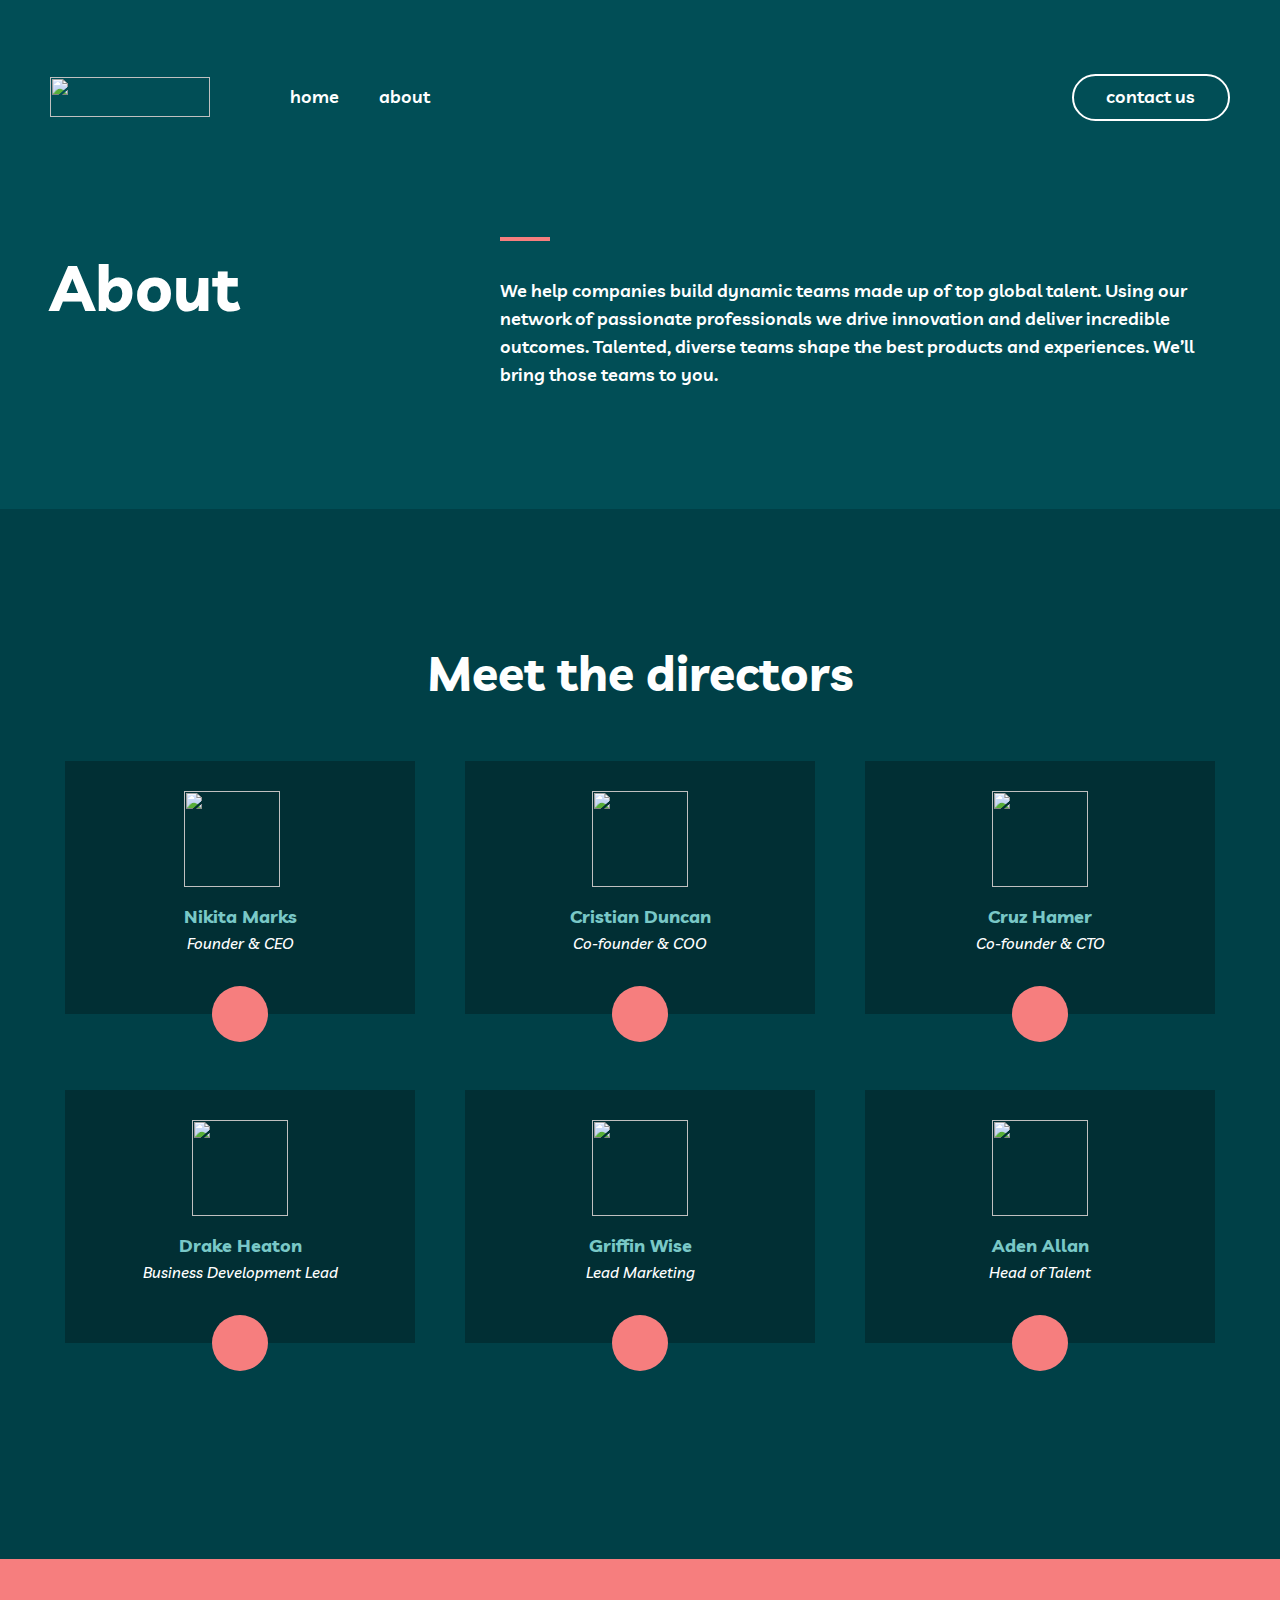
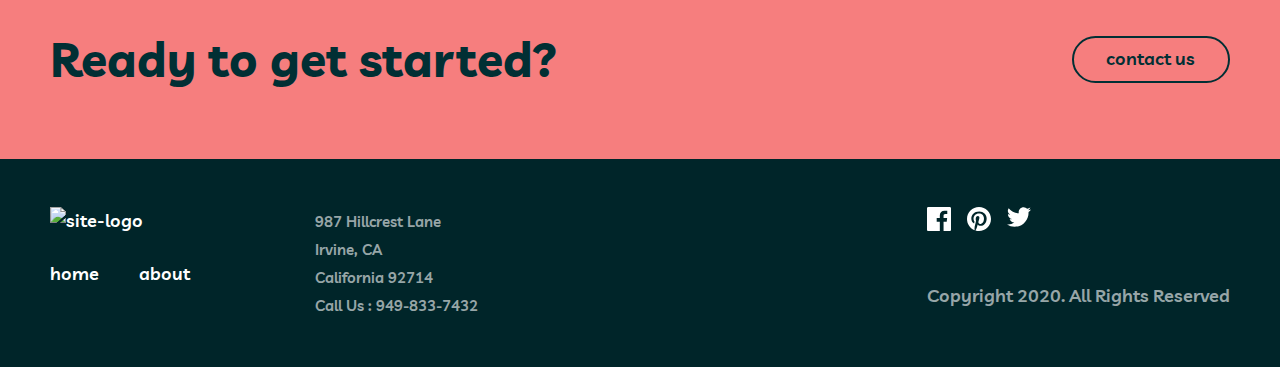
==== about.html @ 198c8652 "add html link" ====
<!DOCTYPE html>
<html lang="en">
<head>
    <meta charset="UTF-8">
    <meta name="viewport" content="width=device-width, initial-scale=1.0">
    <title>My team</title>
    <!-- Fonts -->
    <link rel="preconnect" href="https://fonts.googleapis.com">
    <link rel="preconnect" href="https://fonts.gstatic.com" crossorigin>
    <link href="https://fonts.googleapis.com/css2?family=Livvic:wght@500;600;700&display=swap" rel="stylesheet">
    <!-- Stylesheets -->
    <link rel="stylesheet" href="css/normalize.css">
    <link rel="stylesheet" href="css/styles.css">
</head>
<body>
    <header class="site-header">
        <div class="site-header__container container">
            <a class="site-header__logo-wrapper" href="#">
                <img class="logo site-header__logo" src="img/logo-myteam.svg" alt="" width="160" height="40" draggable="false">
            </a>
            
            <!-- SITENAV -->
            <div class="site-header__inner">
                <nav class="sitenav site-header__sitenav">
                    <ul class="sitenav__list">
                        <li class="sitenav__item">
                            <a class="sitenav__link" href="index.html">home</a>
                        </li>
                        <li class="sitenav__item">
                            <a class="sitenav__link" href="about.html">about</a>
                        </li>
                    </ul>
                </nav>
                
                <div class="site-header__button-link-wrapper">
                    <a class="button site-header__button-link" href="contact.html">contact us</a>
                </div>
            </div>
            
            
            <button class="site-header__button" type="button">
                <img class="site-header__menu" src="img/menu.svg" alt="" width="20" height="17" draggable="false">
            </button>
            
            <button class="site-header__close-button" type="button">
                <img class="site-header__close" src="img/close.svg" alt="" width="18" height="17" draggable="false">
            </button>
        </div>
    </header>
    
    <main class="main-content">
        <!-- ABOUT -->
        <section class="about">
            <div class="container about__container">
                <h1 class="about__heading">About</h1>
                <div class="about__inner">
                    <p class="about__text">
                        We help companies build dynamic teams made up of top global talent. Using our network of passionate professionals we drive innovation and deliver incredible outcomes. Talented, diverse teams shape the best products and experiences. We’ll bring those teams to you.
                    </p>
                </div>
            </div>
        </section>

        <!-- DIRECTORS -->
        <section class="directors">
            <div class="container directors_container">
                <h2 class="directors__heading">Meet the directors</h2>

                <ul class="directors__list">
                    <li class="directors__item">
                        <div class="directors__item-wrapper">
                            <img class="directors__icon" src="img/nikita.svg" alt="" width="96" height="96" draggable="false">
                            <span class="directors__icon-name">Nikita Marks</span>
                            <span class="directors__name-status">Founder & CEO</span>
                        </div>
                        <div class="directors__item-plus">
                            <img  src="img/icon-plus.svg" alt="">
                        </div>

                        <div class="directors-info">
                            <h3 class="directors-info__name">Nikita Marks</h3>
                            <p class="directors-info__text">
                                “Empowered teams create truly amazing products. Set the north star and let them follow it.”
                            </p>

                            <ul class="directors-info__list">
                                <li class="directors-info__item">
                                    <a class="directors-info__icon-link" href="#">
                                        <svg class="directors-info__icon" xmlns="http://www.w3.org/2000/svg" width="24" height="20" fill="none"><path fill="currentColor" d="M24 2.557a9.83 9.83 0 0 1-2.828.775A4.932 4.932 0 0 0 23.337.608a9.864 9.864 0 0 1-3.127 1.195A4.916 4.916 0 0 0 16.616.248c-3.179 0-5.515 2.966-4.797 6.045A13.978 13.978 0 0 1 1.671 1.149a4.93 4.93 0 0 0 1.523 6.574 4.903 4.903 0 0 1-2.229-.616c-.054 2.281 1.581 4.415 3.949 4.89a4.935 4.935 0 0 1-2.224.084 4.928 4.928 0 0 0 4.6 3.419A9.9 9.9 0 0 1 0 17.54a13.94 13.94 0 0 0 7.548 2.212c9.142 0 14.307-7.721 13.995-14.646A10.025 10.025 0 0 0 24 2.557Z"/></svg>
                                    </a>
                                </li>

                                <li class="directors-info__item">
                                    <a class="directors-info__icon-link" href="#">
                                        <svg class="directors-info__icon" xmlns="http://www.w3.org/2000/svg" width="20" height="20" fill="none"><path fill="currentColor" fill-rule="evenodd" d="M2 0h16c1.1 0 2 .9 2 2v16c0 1.1-.9 2-2 2H2c-1.1 0-2-.9-2-2V2C0 .9.9 0 2 0Zm4 17V8H3v9h3ZM4.5 6.3c-1 0-1.8-.8-1.8-1.8s.8-1.8 1.8-1.8 1.8.8 1.8 1.8-.8 1.8-1.8 1.8ZM14 17h3v-5.7c0-1.9-1.6-3.5-3.5-3.5-.9 0-2 .6-2.5 1.4V8H8v9h3v-5.3c0-.8.7-1.5 1.5-1.5s1.5.7 1.5 1.5V17Z" clip-rule="evenodd"/></svg>
                                    </a>
                                </li>
                            </ul>

                            <div class="directors__info-close">
                                <img src="img/close-icon.svg" alt="">
                            </div>

                        </div>
                    </li>

                    <li class="directors__item">
                        <img class="directors__icon" src="img/cristian.svg" alt="" width="96" height="96" draggable="false">
                        <span class="directors__icon-name">Cristian Duncan</span>
                        <span class="directors__name-status">Co-founder & COO</span>
                        <div class="directors__item-plus">
                            <img  src="img/icon-plus.svg" alt="">
                        </div>
                    </li>

                    <li class="directors__item">
                        <img class="directors__icon" src="img/cruz.svg" alt="" width="96" height="96" draggable="false">
                        <span class="directors__icon-name">Cruz Hamer</span>
                        <span class="directors__name-status">Co-founder & CTO</span>
                        <div class="directors__item-plus">
                            <img  src="img/icon-plus.svg" alt="">
                        </div>
                    </li>

                    <li class="directors__item">
                        <img class="directors__icon" src="img/drake.svg" alt="" width="96" height="96" draggable="false">
                        <span class="directors__icon-name">Drake Heaton</span>
                        <span class="directors__name-status">Business Development Lead</span>
                        <div class="directors__item-plus">
                            <img  src="img/icon-plus.svg" alt="">
                        </div>
                    </li>

                    <li class="directors__item">
                        <img class="directors__icon" src="img/griffin.svg" alt="" width="96" height="96" draggable="false">
                        <span class="directors__icon-name">Griffin Wise</span>
                        <span class="directors__name-status">Lead Marketing</span>
                        <div class="directors__item-plus">
                            <img  src="img/icon-plus.svg" alt="">
                        </div>
                    </li>

                    <li class="directors__item">
                        <img class="directors__icon" src="img/Aden.svg" alt="" width="96" height="96" draggable="false">
                        <span class="directors__icon-name">Aden Allan</span>
                        <span class="directors__name-status">Head of Talent</span>
                        <div class="directors__item-plus">
                            <img  src="img/icon-plus.svg" alt="">
                        </div>
                    </li>
                </ul>
            </div>
        </section>
        
        <!-- CTA -->
        <section class="cta">
            <div class="cta__container container">
                <h3 class="cta__title">Ready to get started?</h3>
                <div class="cta__button-wrapper">
                    <a class="cta__button button" href="contact.html">contact us</a>
                </div>
            </div>
        </section>
    </main>
    
    <!-- SITE-FOOTER -->
    <footer class="site-footer">
        <div class="container site-footer__container">
            <div class="site-footer__inner">
                <img class="site-footer__logo" src="img/logo-myteam.svg" alt="site-logo" width="160" height="40" draggable="false">
                
                <ul class="site-footer__grid-list">
                    <li class="site-footer___grid-item">
                        <a class="site-footer__grid-link" href="index.html">home</a>
                    </li>
                    
                    <li class="site-footer___grid-item">
                        <a class="site-footer__grid-link" href="about.html">about</a>
                    </li>
                </ul>
            </div>
            
            
            <ul class="site-footer__list">
                <li class="site-footer__item">
                    <a class="site-footer__link" href="#">987 Hillcrest Lane</a>
                </li>
                <li class="site-footer__item">
                    <a class="site-footer__link" href="#">Irvine, CA</a>
                </li>
                <li class="site-footer__item">
                    <a class="site-footer__link" href="#">California 92714</a>
                </li>
                <li class="site-footer__item">
                    <a class="site-footer__link" href="#">Call Us : 949-833-7432</a>
                </li>
            </ul>
            
            <div class="site-footer__list-author-wrapper">
                <ul class="site-footer__grid-list footer-list">
                    <li class="site-footer___grid-icon-item">
                        <a class="site-footer__icon-wrapper" href="#">
                            <svg class="site-footer__icon" xmlns="http://www.w3.org/2000/svg" width="24" height="24" fill="none"><path fill="currentColor" d="M22.675 0H1.325C.593 0 0 .593 0 1.325v21.351C0 23.407.593 24 1.325 24H12.82v-9.294H9.692v-3.622h3.128V8.413c0-3.1 1.893-4.788 4.659-4.788 1.325 0 2.463.099 2.795.143v3.24l-1.918.001c-1.504 0-1.795.715-1.795 1.763v2.313h3.587l-.467 3.622h-3.12V24h6.116c.73 0 1.323-.593 1.323-1.325V1.325C24 .593 23.407 0 22.675 0Z"/></svg>
                        </a>
                    </li>
                    
                    <li class="site-footer___grid-icon-item">
                        <a class="site-footer__icon-wrapper" href="#">
                            <svg class="site-footer__icon" xmlns="http://www.w3.org/2000/svg" width="24" height="24" fill="none"><path fill="currentColor" d="M12 0C5.373 0 0 5.372 0 12c0 5.084 3.163 9.426 7.627 11.174-.105-.949-.2-2.405.042-3.441.218-.937 1.407-5.965 1.407-5.965s-.359-.719-.359-1.782c0-1.668.967-2.914 2.171-2.914 1.023 0 1.518.769 1.518 1.69 0 1.029-.655 2.568-.994 3.995-.283 1.194.599 2.169 1.777 2.169 2.133 0 3.772-2.249 3.772-5.495 0-2.873-2.064-4.882-5.012-4.882-3.414 0-5.418 2.561-5.418 5.207 0 1.031.397 2.138.893 2.738a.36.36 0 0 1 .083.345l-.333 1.36c-.053.22-.174.267-.402.161-1.499-.698-2.436-2.889-2.436-4.649 0-3.785 2.75-7.262 7.929-7.262 4.163 0 7.398 2.967 7.398 6.931 0 4.136-2.607 7.464-6.227 7.464-1.216 0-2.359-.631-2.75-1.378l-.748 2.853c-.271 1.043-1.002 2.35-1.492 3.146C9.57 23.812 10.763 24 12 24c6.627 0 12-5.373 12-12 0-6.628-5.373-12-12-12Z"/></svg>
                        </a>
                    </li>
                    
                    <li class="site-footer___grid-icon-item">
                        <a class="site-footer__icon-wrapper" href="#">
                            <svg class="site-footer__icon" xmlns="http://www.w3.org/2000/svg" width="24" height="20" fill="none"><path fill="currentColor" d="M24 2.557a9.83 9.83 0 0 1-2.828.775A4.932 4.932 0 0 0 23.337.608a9.864 9.864 0 0 1-3.127 1.195A4.916 4.916 0 0 0 16.616.248c-3.179 0-5.515 2.966-4.797 6.045A13.978 13.978 0 0 1 1.671 1.149a4.93 4.93 0 0 0 1.523 6.574 4.903 4.903 0 0 1-2.229-.616c-.054 2.281 1.581 4.415 3.949 4.89a4.935 4.935 0 0 1-2.224.084 4.928 4.928 0 0 0 4.6 3.419A9.9 9.9 0 0 1 0 17.54a13.94 13.94 0 0 0 7.548 2.212c9.142 0 14.307-7.721 13.995-14.646A10.025 10.025 0 0 0 24 2.557Z"/></svg>
                        </a>
                    </li>
                </ul>
                
                <div class="site-footer__author-wrapper">
                    <span class="site-footer__author">Copyright 2020. All Rights Reserved</span>
                </div>
                
            </div>
        </div>
    </footer>
    
    <script src="js/main.js"></script>
</body>
</html>
---- css/styles.css ----
/* ROOT */
:root {
    --bg-color: #014e56;
    --bg-color-dark: #012f34;
    --accent-color: #f67e7e;
    --white-color: #fff;
    --blue-color: #79c8c7;
}

/* GLOBAL */
html {
    box-sizing: border-box;
    height: 100%;
    scroll-behavior: smooth;
}

*,
*::before,
*::after {
    box-sizing: inherit;
}

body {
    display: flex;
    flex-direction: column;
    height: 100%;
    padding: 0;
    margin: 0;
    overflow-x: hidden;
    font-family: "Livvic", "Arial", sans-serif;
    font-size: 18px;
    line-height: 28px;
    font-style: normal;
    font-weight: 600;
    background-color: var(--bg-color);
    color: var(--white-color);
}

img {
    max-width: 100%;
    height: auto;
}

/* BUTTON */
.button {
    color: var(--white-color);
    text-decoration: none;
    padding: 9px 33px 11px 32px;
    border-radius: 24px;
    border: 2px solid var(--white-color);
    transition: 0.2s ease;
    text-wrap: nowrap;
}

.button:hover {
    color: #002529;
    background-color: var(--white-color);
}

.button:active {
    opacity: 0.8;
}

/* CONTAINER */
.container {
    width: 100%;
    max-width: 1200px;
    padding-left: 10px;
    padding-right: 10px;
    margin-left: auto;
    margin-right: auto;
}

/* SITE-HEADER */
.site-header__container {
    display: flex;
    align-items: center;
    padding-top: 77px;
    padding-bottom: 33px;
}

.site-header__inner {
    position: relative;
}

.site-header__logo-wrapper {
    display: block;
    margin-right: 80px;
}

.logo {
    display: block;
    width: 160px;
    height: 40px;
}

.site-header__inner {
    position: relative;
    display: flex;
    justify-content: space-between;
    align-items: center;
    flex-grow: 1;
}

/* SITENAV */
.sitenav__list {
    display: flex;
    align-items: center;
    padding: 0;
    margin: 0;
    list-style: none;
}

.site-header__sitenav {
    display: flex;
    align-items: center;
}

.sitenav__item:not(:last-child) {
    margin-right: 40px;
}

.sitenav__link {
    color: var(--white-color);
    text-decoration: none;
    transition: 0.2s ease;
}

.sitenav__link:hover {
    color: var(--accent-color);
}

.sitenav__link:active {
    opacity: 0.6;
}

.site-header__button {
    display: none;
    background-color: transparent;
    border: 0;
    cursor: pointer;
}

.site-header__button:active {
    opacity: 0.6;
}

.site-header__menu {
    width: 20px;
    height: 17px;
}

.site-header__close-button {
    display: none;
    background-color: transparent;
    border: 0;
    padding: 0;
    margin: 0;
}

/* HERO */
.hero__container {
    display: flex;
    padding-top: 100px;
    padding-bottom: 255px;
}

.hero__heading {
    width: 610px;
    margin: 0;
    font-size: 100px;
    font-weight: 700;
    line-height: 100px; 
    margin-right: auto;
}

.hero__b {
    color: var(--accent-color);
}

.hero__inner {
    position: relative;
    width: 445px;
    margin-top: 79px;
}

.hero__inner::before {
    content: "";
    position: absolute;
    top: -79px;
    left: 0;
    width: 50px;
    height: 4px;
    background-color: var(--blue-color);
}

.hero__info {
    margin: 0;
}

/* FEATURE */
.feature {
    background-color: var(--bg-color-dark);
}

.feature__container {
    display: flex;
    padding-top: 198px;
    padding-bottom: 140px;
}

.feature__title-wrapper {
    position: relative;
    width: 445px;
    margin-right: auto;
}

.feature__title-wrapper::before {
    content: "";
    position: absolute;
    left: 0;
    top: -54px;
    width: 50px;
    height: 4px;
    background-color: var(--accent-color);
}

.feature__heading {
    font-size: 48px;
    font-weight: 700;
    line-height: 48px; 
    margin: 0;
}

.feature__list {
    display: flex;
    align-items: center;
    flex-direction: column;
    list-style: none;
    padding: 0;
    margin: 0;
}

.feature__item {
    display: flex;
    align-items: start;
}

.feature__item:not(:last-child) {
    margin-bottom: 32px;
}

.feature__icon-wrapper {
    margin-right: 23px;
    flex-shrink: 0;
}

.feature__icon {
    display: block;
    width: 72px;
    height: 72px;
}

.feature__title {
    color: var(--accent-color);
    font-weight: 700;
    margin-top: 0;
    margin-bottom: 16px;
}

.feature__item-info {
    width: 440px;
    margin: 0;
    color: rgba(255, 255, 255, 0.8);
    font-size: 15px;
    line-height: 25px; 
}

/* RESULTS */
.results__container {
    display: flex;
    flex-direction: column;
    justify-content: center;
    align-items: center;
    padding-top: 140px;
    padding-bottom: 151px;
}

.results__inner {
    margin-bottom: 92px;
}

.results__heading {
    text-align: center;
    font-size: 48px;
    font-weight: 700;
    line-height: 48px; 
    margin: 0;
}

.results__b {
    color: var(--blue-color);
}

.results__list {
    position: relative;
    display: flex;
    align-items: center;
    padding: 0;
    margin: 0;
    list-style: none;
}

.results__item {
    position: relative;
    width: 350px;
    height: 313px;
    display: flex;
    flex-direction: column;
    text-align: center;
}

.results__item:not(:last-child) {
    margin-right: 30px;
}

.results__item-icon {
    position: absolute;
    top: -36px;
    left: 37%;
    z-index: -10;
}

.results__text {
    font-size: 15px;
    line-height: 25px; 
    margin-top: 0;
    margin-bottom: 24px;
}

.results__name {
    color: var(--blue-color);
    font-weight: 700;
    margin-top: 0;
    margin-bottom: 2px;
}

.results__name-info {
    font-size: 13px;
    font-style: italic;
    font-weight: 500;
    line-height: 18px; 
    margin-top: 0;
    margin-bottom: 32px;
}

.results__icon {
    width: 62px;
    height: 62px;
}

/* CTA */
.cta {
    background-color: var(--accent-color);
}

.cta__container {
    display: flex;
    align-items: center;
    padding-top: 76px;
    padding-bottom: 76px;
}

.cta__title {
    color: var(--bg-color-dark);
    font-size: 48px;
    font-weight: 700;
    line-height: 48px; 
    margin: 0;
}

.cta__button-wrapper {
    margin-left: auto;
}

.cta__button {
    color: var(--bg-color-dark);
    border-color: var(--bg-color-dark);
}

/* SITE-FOOTER */
.site-footer {
    position: relative;
    background-color: #002529;
    z-index: 1;
}

.site-footer__container {
    display: flex;
    padding-top: 48px;
    padding-bottom: 48px;
}

.site-footer__inner {
    margin-right: 125px;
}

.site-footer__logo {
    margin-bottom: 25px;
}

.site-footer__grid-list {
    display: flex;
    align-items: center;
    padding: 0;
    margin: 0;
    list-style: none;
}

.site-footer___grid-item:not(:last-child) {
    margin-right: 40px;
}

.site-footer__grid-link {
    text-decoration: none;
    color: var(--white-color);
    transition: 0.2s ease;
}

.site-footer__grid-link:hover {
    color: var(--accent-color);
}

.site-footer__grid-link:active {
    opacity: 0.8;
}

.site-footer__list {
    display: flex;
    align-items: flex-start;
    flex-direction: column;
    padding: 0;
    margin: 0;
    list-style: none;
    margin-right: auto;
}

.site-footer__link {
    text-decoration: none;
    color: rgba(255, 255, 255, 0.6);
    font-size: 15px;
    line-height: 25px; 
}

.site-footer__list-author-wrapper {
    display: flex;
    flex-direction: column;
}

.site-footer___grid-icon-item:not(:last-child) {
    margin-right: 16px;
}

.footer-list {
    margin-bottom: 51px;
}

.site-footer__icon-wrapper {
    margin-top: 51px;
}

.site-footer__icon {
    display: block;
    width: 24px;
    height: 24px;
    color: var(--white-color);
    transition: 0.2s ease;
}

.site-footer__icon:hover {
    color: var(--blue-color);
}

.site-footer__author {
    color: rgba(255, 255, 255, 0.6);
}

/* ABOUT */
.about__container {
    display: flex;
    padding-top: 87px;
    padding-bottom: 120px;
}

.about__heading {
    width: 350px;
    margin: 0;
    margin-right: auto;
    font-size: 64px;
    font-weight: 700;
    line-height: 100px; 
}

.about__inner {
    width: 730px;
    margin-top: 40px;
    position: relative;
}

.about__inner::before {
    content: "";
    position: absolute;
    left: 0;
    top: -40px;
    width: 50px;
    height: 4px;
    background-color: var(--accent-color);
}

.about__text {
    margin: 0;
}

/* DIRECTORS */
.directors {
    background-color: #004047;
}

.directors_container {
    display: flex;
    justify-content: center;
    align-items: center;
    flex-direction: column;
    padding-top: 140px;
    padding-bottom: 140px;
}

.directors__heading {
    margin: 0 0 64px 0;
    font-size: 48px;
    font-weight: 700;
    line-height: 48px; 
}

.directors__list {
    display: flex;
    justify-content: center;
    align-items: center;
    flex-wrap: wrap;
    list-style: none;
    padding: 0;
    margin: 0;
}

.directors__item {
    position: relative;
    display: flex;
    justify-content: center;
    flex-direction: column;
    width: 350px;
    height: 253px;
    background-color: var(--bg-color-dark);
    align-items: center;
    text-align: center;
    padding: 35px 24px 63px 24px;
    margin-bottom: 76px;
    margin-right: 50px;
}

.directors__item:nth-child(3n) {
    margin-right: 0;
}

.directors__item-wrapper {
    display: flex;
    flex-direction: column;
}

.directors__item-wrapper-open {
    display: none;
}

.directors__icon {
    display: block;
    width: 96px;
    height: 96px;
    margin-bottom: 16px;
}

.directors__icon-name {
    color: var(--blue-color);
    font-weight: 700;
}

.directors__name-status {
    font-size: 15px;
    font-style: italic;
    font-weight: 500;
    line-height: 25px; 
}

.directors__item-plus {
    position: absolute;
    top: 89%;
    display: flex;
    justify-content: center;
    align-items: center;
    width: 56px;
    height: 56px;
    background-color: var(--accent-color);
    border-radius: 50%;
    cursor: pointer;
}

.directors__item-plus--not {
    display: none;
}

.directors-info {
    display: none;
}

.directors__item-info {
    display: block;
}

.directors-info__name {
    margin: 0 0 8px 0;
    color: var(--blue-color);
    font-weight: 700;
}

.directors-info__text {
    width: 254px;
    margin: 0 0 24px 0;
    font-size: 15px;
    line-height: 25px;
}

.directors-info__list {
    display: flex;
    justify-content: center;
    align-items: center;
    padding: 0;
    margin: 0;
    list-style: none;
}

.directors-info__item:not(:last-child ) {
    margin-right: 17px;
}

.directors__info-close {
    position: absolute;
    top: 89%;
    left: 42%;
    display: flex;
    justify-content: center;
    align-items: center;
    width: 56px;
    height: 56px;
    background-color: var(--blue-color);
    border-radius: 50%;
    cursor: pointer;
}

.directors-info__icon {
    color: var(--white-color);
    transition: 0.2s ease;
}

.directors-info__icon:hover {
    color: var(--blue-color);
}

/* CONTACT */
.contact__container {
    display: flex;
    padding-top: 120px;
    padding-bottom: 120px;
}

.contact__content {
    display: flex;
    flex-direction: column;
    margin-right: auto;
}

.contact__title-wrapper {
    margin-bottom: 16px;
}

.contact__title {
    font-size: 64px;
    font-weight: 700;
    line-height: 100px;
    margin: 0;
}

.contact__question-wrapper {
    margin-bottom: 32px;
}

.contact__question {
    color: var(--accent-color);
    font-size: 32px;
    font-weight: 700;
    line-height: 48px; 
    margin: 0;
}

.contact-content__list {
    display: flex;
    flex-direction: column;
    padding: 0;
    list-style: none;
}

.contact-content__item {
    display: flex;
    align-items: center;
}

.contact-content__item:not(:last-child) {
    margin-bottom: 8px;
}

.contact-content__img-wrapper {
    display: block;
    margin-right: 23px;
    flex-shrink: 0;
}

.contact-content__img {
    display: block;
    width: 72px;
    height: 72px;
}

.contact-content__item-text {
    font-weight: 700;
    margin: 0;
}

.contact__form {
    display: flex;
    flex-direction: column;
    width: 540px;
}

.contact__input {
    background-color: transparent;
    color: var(--white-color);
    border: 0;
    border-bottom: 1px solid var(--white-color);
    padding-top: 34px;
    padding-bottom: 16px;
    padding-left: 14px;
    font-size: 15px;
    letter-spacing: -0.115px;
    line-height: 25px;
}

.contact__input::placeholder { 
    color: rgba(255, 255, 255, 0.6);
}

.contact__input:-ms-input-placeholder {
    color: rgba(255, 255, 255, 0.6);
}

.contact__input::-ms-input-placeholder { 
    color: rgba(255, 255, 255, 0.6);
}

.contact__input:-webkit-autofill,
input:-webkit-autofill:hover, 
input:-webkit-autofill:focus,
textarea:-webkit-autofill,
textarea:-webkit-autofill:hover,
textarea:-webkit-autofill:focus,
select:-webkit-autofill,
select:-webkit-autofill:hover,
select:-webkit-autofill:focus {
    -webkit-text-fill-color: var(--white-color);
    -webkit-box-shadow: 0 0 0px 1000px #014e56 inset;
    transition: background-color 5000s ease-in-out 0s;
}

.contact__error {
    display: none;
    font-style: italic;
    color: rgba(246, 126, 126, 0.6);
    font-size: 15px;
    line-height: 25px; 
    letter-spacing: -0.115px;
    margin-top: 8px;
}

.contact__error--open {
    display: block;
}

.contact__input-email:focus::placeholder {
    color: rgba(245, 125, 125, 0.6);
}

.contact__button {
    margin-top: 24px;
    padding: 9px 32px 11px;
    color: #004047;
    background-color: var(--white-color);
    font-size: 18px;
    font-weight: 600;
    line-height: 28px;
}

/* RESPONSIVE-STYLES */
@media only screen and (max-width: 1180px) {
    /* DIRECTORS */
    .directors__item {
        width: 400px;
        margin: 0 50px 76px 0;
    }
    
    .directors__item:nth-child(3n) {
        margin-right: 50px;
    }

    .directors__item:nth-child(even) {
        margin-right: 0;
    }
    
    .directors__heading {
        font-size: 32px;
        line-height: 32px;
        margin-bottom: 48px;
    }

    .directors__info-close {
        left: 43%;
    }

    /* RESULTS */
    .results__list {
        flex-direction: column;
        text-align: center;
    }
    
    .results__item {
        width: 100%;
        max-width: 573px;
        height: auto;
    }
    
    .results__item:not(:last-child) {
        margin-right: 0;
        margin-bottom: 84px;
    }
    
    .results__item-icon {
        left: 44%;
    }
    
    .results__inner {
        margin-bottom: 84px;
        width: 100%;
        max-width: 695px;
    }
    
    .results__text {
        width: 100%;
        margin-bottom: 16px;
    }
    
    .results__name-info {
        margin-bottom: 16px;
    }
}

@media only screen and (max-width: 1080px) {
    /* CONTACT */
    .contact__container {
        flex-direction: column;
        justify-content: center;
        align-items: center;
    }   
    
    .contact__content {
        align-items: center;
        justify-content: center;
        margin-right: 0;
    }
    
    .contact__form {
        width: 100%;
        max-width: 540px;
    }
}

@media only screen and (max-width: 1030px) {
    /* FEATURE */
    .feature__container {
        flex-direction: column;
        justify-content: center;
        align-items: start;
        padding-left: 65px;
    }
    
    .feature__title-wrapper {
        margin: 0 0 64px 0;
    }
    
    .feature__title-wrapper::before {
        top: -32px;
    }
    
    .feature__heading {
        max-width: 650px;
        font-size: 32px;
        font-weight: 700;
        line-height: 32px
    }
    
    .feature__item-info {
        width: 470px;
    }
}

@media only screen and (max-width: 1000px) {
    /* ABOUT */
    .about__container {
        justify-content: center;
        align-items: center;
        flex-direction: column;
        text-align: center;
    }
    
    .about__heading {
        margin: 0;
        line-height: 56px;
    }
    
    .about__inner {
        width: 100%;
        max-width: 457px;
        display: flex;
        justify-content: center;
        align-items: center;
        margin: 24px 0 0 0;
    }

    .about__inner::before {
        display: none;
    }
    
    .about__text {
        font-size: 15px;
    }
    
    /* HERO */
    .hero__container {
        justify-content: center;
        align-items: center;
        flex-direction: column;
        padding-top: 80px;
    }
    
    .hero__inner::before {
        display: none;
    }
    
    .hero__heading {
        margin: 0;
        width: 600px;
        text-align: center;
        margin-bottom: 24px;
        font-size: 64px;
        line-height: 56px;
    }
    
    .hero__inner {
        margin: 0;
    }
    
    .hero__info {
        width: 457px;
        text-align: center;
        font-size: 15px;
    }
}

@media only screen and (max-width: 920px) {
    /* SITE-FOOTER */
    .site-footer__container {
        display: grid;
        flex-direction: column;
    }
    
    .site-footer__logo {
        margin-bottom: 35px;
    }
    
    .site-footer__grid-list {
        margin-bottom: 33px;
    }
    
    .site-footer__list {
        position: absolute;
        right: 40px;
        align-items: end;
    }
    
    .site-footer__author-wrapper {
        text-align: end;
        margin-top: -60px;
    }
}

@media only screen and (max-width: 890px) {
    .directors__list {
        flex-direction: column;
    }
    
    .directors__item:nth-child(odd) {
        margin: 0 0 52px 0;
    }
    
    .directors__item:nth-child(even) {
        margin-right: 0;
    }
    
    .directors__item:last-child {
        margin-bottom: 0;
    }
}

@media only screen and (max-width: 800px) {
    .cta__container {
        flex-direction: column;
    }
    
    .cta__button-wrapper {
        margin-left: 0;   
    }
    
    .cta__title {
        width: 327px;
        text-align: center;
        font-size: 32px;
        line-height: 32px;
        margin-bottom: 24px;
    }
}

@media only screen and (max-width: 670px) {
    /* FEATURE */
    .feature__list {
        width: 100%;
        padding-left: auto;
        padding-right: auto;
    }
    
    /* HERO */
    .hero__heading {
        width: 340px;
        font-size: 40px;
        line-height: 40px; 
    }
    
    .hero__inner {
        margin: 0;
        width: 100%;
        max-width: 327px;
        display: flex;
    }
    
    /* SITE-HEADER */
    .site-header__logo-wrapper {
        margin-right: auto;
    }
    
    .site-header__button-link {
        display: none;
    }
    
    .site-header__sitenav {
        display: none;
    }
    
    .site-header__button {
        display: block;
    }
    
    .site-header--open .site-header__sitenav {
        display: block;
    }
    
    .site-header--open .site-header__button-link {
        display: block;
    }
    
    .site-header--open .sitenav__list {
        align-items: center;
        flex-direction: column;
    }
    
    .site-header--open .sitenav__item {
        margin: 0;
    }
    
    .site-header--open .sitenav__item:last-child {
        margin-bottom: 24px;
    }
    
    .site-header--open .site-header__close-button {
        display: block;
        position: absolute;
        top: 56px;
        right: 36px;
        z-index: 10;
    }
    
    .site-header--open .site-header__inner {
        position: absolute;
        display: flex;
        justify-content: center;
        align-items: start;
        width: 100%;
        max-width: 255px;
        height: 100%;
        right: 0;
        padding: 112px 25px 0 48px;
        background-color: #2c6269;
        flex-direction: column;
        z-index: 9;
    }
}


@media only screen and (max-width: 670px) {
    /* FEATURE */
    .feature__heading {
        width: 240px;
    }
    
    .feature__title-wrapper {
        margin: 0 0 56px 0;
    }
    
    .feature__item {
        flex-direction: column;
        align-items: center;
        justify-content: center;
        text-align: center;
    }
    
    .feature__item-info {
        width: 100%;
        max-width: 327px;
    }
}

@media only screen and (max-width: 600px) {
    /* SITE-FOOTER */
    .site-footer__container {
        align-items: center;
        justify-content: center;
        flex-direction: column;
    }
    
    .site-footer__link {
        align-items: center;
    }
    
    .site-footer__inner {
        display: flex;
        flex-direction: column;
        justify-content: center;
        align-items: center;
        margin-right: 0;
    }
    
    .site-logo {
        width: 96px;
        height: 24px;
    }
    
    .site-footer__list {
        position: relative;
        display: flex;
        align-items: center;
        margin-right: 0;
        margin-bottom: 20px;
        right: 0;
    }
    
    .footer-list {
        margin-top: 40px;
        margin-bottom: 16px;
    }
    
    .site-footer__list-author-wrapper {
        margin-top: -14px;
        align-items: center;
    }
    
    .site-footer__grid-list {
        justify-content: center;
    }
    
    .site-footer__author-wrapper {
        margin-top: 0;
    }
}

@media only screen and (max-width: 510px) {
    /* CONTACT */
    .contact__title {
        font-size: 40px;
        line-height: 40px;
    }
    
    .contact__question-wrapper {
        margin-bottom: 40px;
    }
    
    .contact-content__item:not(:last-child) {
        margin-bottom: 40px;
    }
}

@media only screen and (max-width: 420px) {
    .directors__item {
        width: 300px;
    }
    
    /* FEATURE */
    .feature__container {
        padding-left: 20px;
    }
}

@media only screen and (max-width: 400px) {
    /* SITE-FOOTER */
    .site-footer__item {
        text-align: center;
    }
    
    .site-footer__author-wrapper {
        text-align: center;
    }
}

@media only screen and (max-width: 340px) {
    .directors__item {
        width: 270px;
    }
}
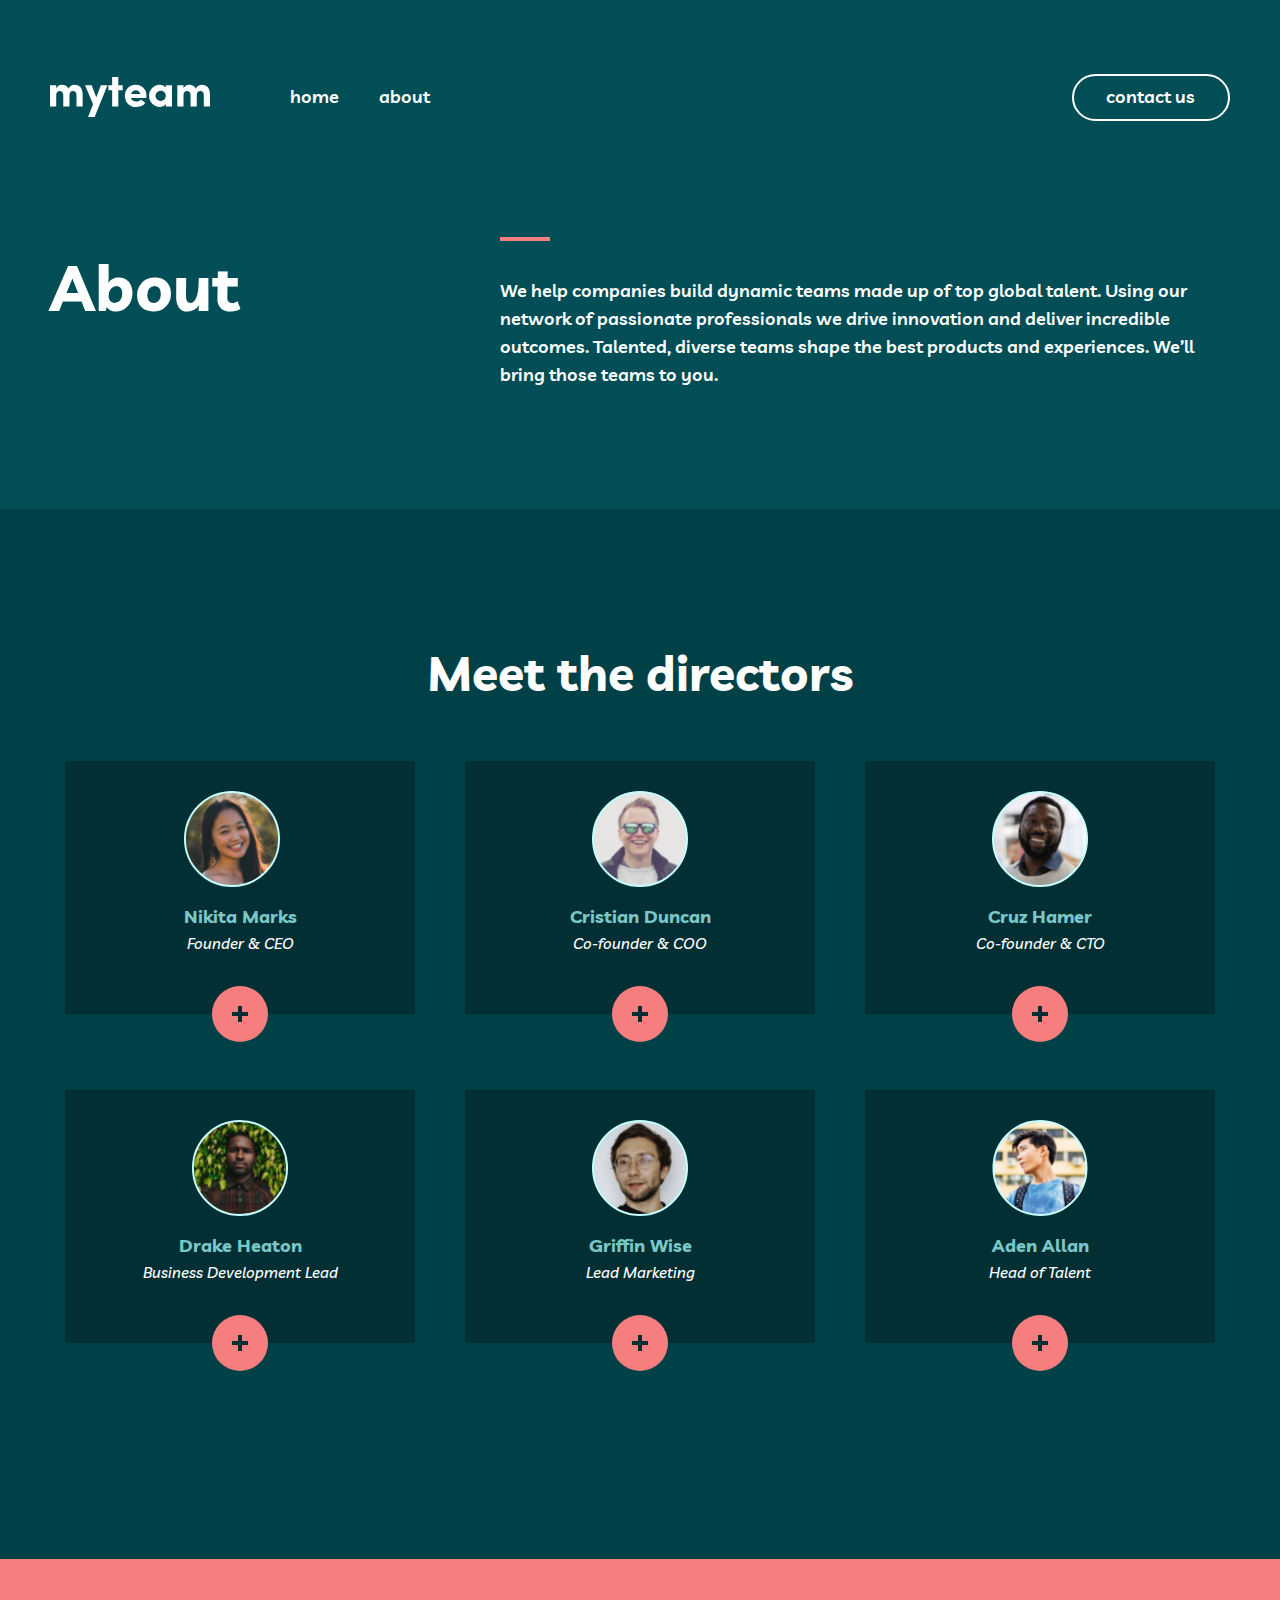
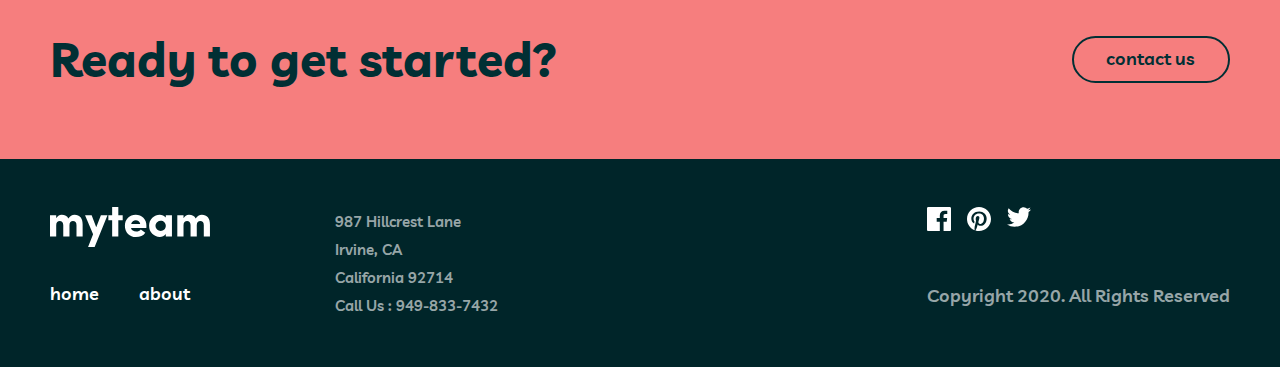
==== commit d73f17d2: "first commit" ====
--- a/about.html
+++ b/about.html
@@ -171,11 +171,11 @@
                 
                 <ul class="site-footer__grid-list">
                     <li class="site-footer___grid-item">
-                        <a class="site-footer__grid-link" href="index.html">home</a>
+                        <a class="site-footer__grid-link" href="#">home</a>
                     </li>
                     
                     <li class="site-footer___grid-item">
-                        <a class="site-footer__grid-link" href="about.html">about</a>
+                        <a class="site-footer__grid-link" href="#">about</a>
                     </li>
                 </ul>
             </div>
--- a/css/styles.css
+++ b/css/styles.css
@@ -815,6 +815,8 @@
     line-height: 28px;
 }
 
+
+
 /* RESPONSIVE-STYLES */
 @media only screen and (max-width: 1180px) {
     /* DIRECTORS */
@@ -864,8 +866,6 @@
     
     .results__inner {
         margin-bottom: 84px;
-        width: 100%;
-        max-width: 695px;
     }
     
     .results__text {
@@ -949,7 +949,7 @@
         align-items: center;
         margin: 24px 0 0 0;
     }
-
+    
     .about__inner::before {
         display: none;
     }
@@ -1156,8 +1156,7 @@
     }
     
     .feature__item-info {
-        width: 100%;
-        max-width: 327px;
+        width: 327px;
     }
 }
 
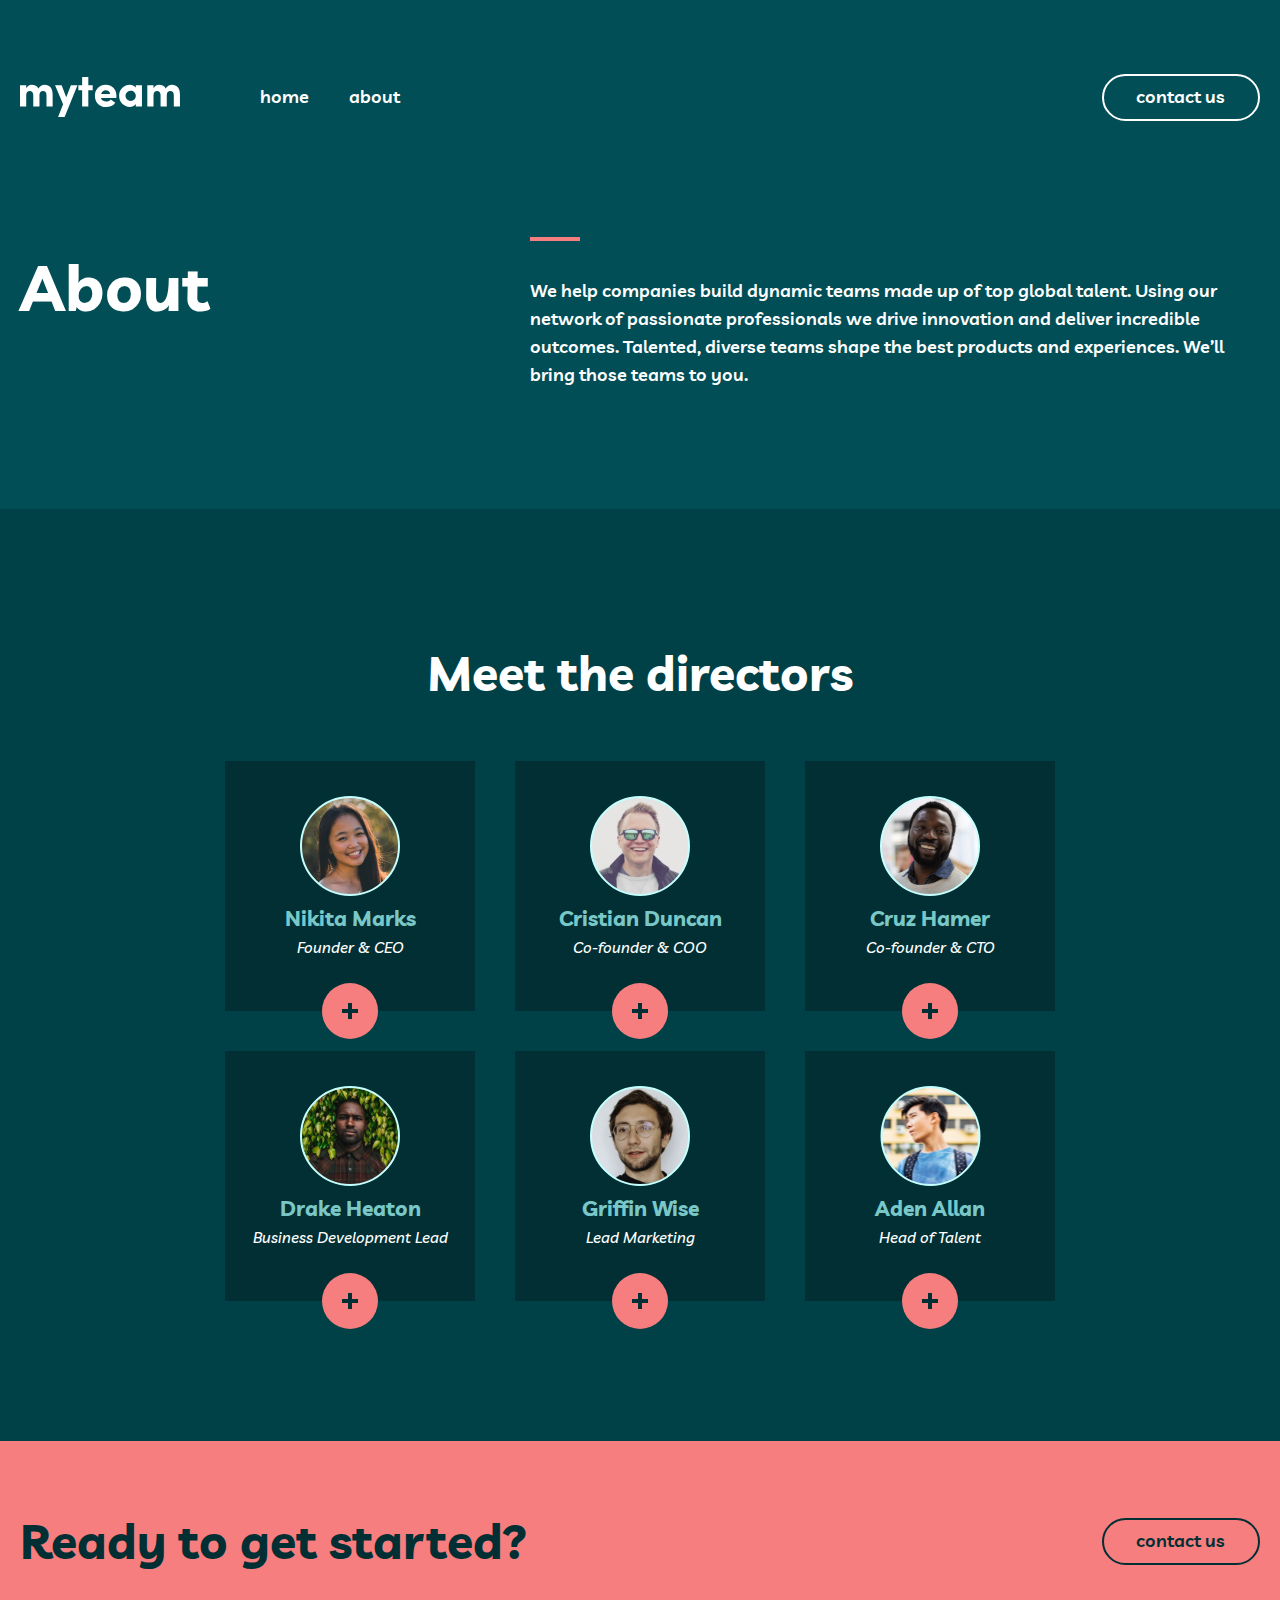
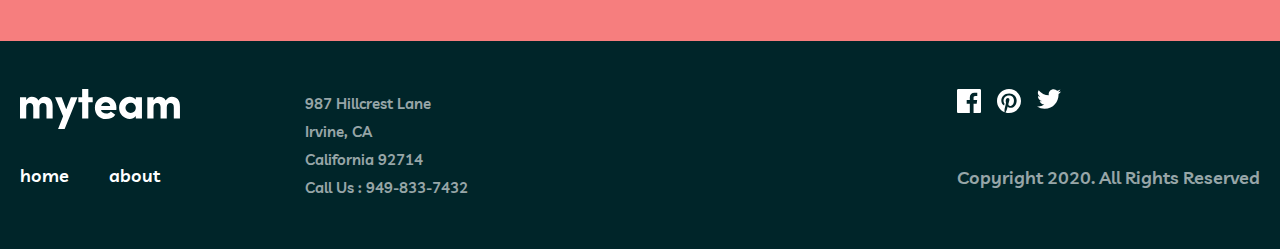
==== commit 45174bb2: "Add directors section" ====
--- a/about.html
+++ b/about.html
@@ -1,230 +1,584 @@
 <!DOCTYPE html>
 <html lang="en">
-<head>
-    <meta charset="UTF-8">
-    <meta name="viewport" content="width=device-width, initial-scale=1.0">
+  <head>
+    <meta charset="UTF-8" />
+    <meta name="viewport" content="width=device-width, initial-scale=1.0" />
     <title>My team</title>
     <!-- Fonts -->
-    <link rel="preconnect" href="https://fonts.googleapis.com">
-    <link rel="preconnect" href="https://fonts.gstatic.com" crossorigin>
-    <link href="https://fonts.googleapis.com/css2?family=Livvic:wght@500;600;700&display=swap" rel="stylesheet">
+    <link rel="preconnect" href="https://fonts.googleapis.com" />
+    <link rel="preconnect" href="https://fonts.gstatic.com" crossorigin />
+    <link
+      href="https://fonts.googleapis.com/css2?family=Livvic:wght@500;600;700&display=swap"
+      rel="stylesheet" />
     <!-- Stylesheets -->
-    <link rel="stylesheet" href="css/normalize.css">
-    <link rel="stylesheet" href="css/styles.css">
-</head>
-<body>
+    <link rel="stylesheet" href="css/normalize.css" />
+    <link rel="stylesheet" href="css/styles.css" />
+  </head>
+  <body>
     <header class="site-header">
-        <div class="site-header__container container">
-            <a class="site-header__logo-wrapper" href="#">
-                <img class="logo site-header__logo" src="img/logo-myteam.svg" alt="" width="160" height="40" draggable="false">
-            </a>
-            
-            <!-- SITENAV -->
-            <div class="site-header__inner">
-                <nav class="sitenav site-header__sitenav">
-                    <ul class="sitenav__list">
-                        <li class="sitenav__item">
-                            <a class="sitenav__link" href="index.html">home</a>
-                        </li>
-                        <li class="sitenav__item">
-                            <a class="sitenav__link" href="about.html">about</a>
-                        </li>
-                    </ul>
-                </nav>
-                
-                <div class="site-header__button-link-wrapper">
-                    <a class="button site-header__button-link" href="contact.html">contact us</a>
-                </div>
+      <div class="site-header__container container">
+        <a class="site-header__logo-wrapper" href="#">
+          <img
+            class="logo site-header__logo"
+            src="img/logo-myteam.svg"
+            alt=""
+            width="160"
+            height="40"
+            draggable="false" />
+        </a>
+
+        <!-- SITENAV -->
+        <div class="site-header__inner">
+          <nav class="sitenav site-header__sitenav">
+            <ul class="sitenav__list">
+              <li class="sitenav__item">
+                <a class="sitenav__link" href="index.html">home</a>
+              </li>
+              <li class="sitenav__item">
+                <a class="sitenav__link" href="about.html">about</a>
+              </li>
+            </ul>
+          </nav>
+
+          <div class="site-header__button-link-wrapper">
+            <a class="button site-header__button-link" href="contact.html"
+              >contact us</a
+            >
+          </div>
+        </div>
+
+        <button class="site-header__button" type="button">
+          <img
+            class="site-header__menu"
+            src="img/menu.svg"
+            alt=""
+            width="20"
+            height="17"
+            draggable="false" />
+        </button>
+
+        <button class="site-header__close-button" type="button">
+          <img
+            class="site-header__close"
+            src="img/close.svg"
+            alt=""
+            width="18"
+            height="17"
+            draggable="false" />
+        </button>
+      </div>
+    </header>
+
+    <main class="main-content">
+      <!-- ABOUT -->
+      <section class="about">
+        <div class="container about__container">
+          <h1 class="about__heading">About</h1>
+          <div class="about__inner">
+            <p class="about__text">
+              We help companies build dynamic teams made up of top global
+              talent. Using our network of passionate professionals we drive
+              innovation and deliver incredible outcomes. Talented, diverse
+              teams shape the best products and experiences. We’ll bring those
+              teams to you.
+            </p>
+          </div>
+        </div>
+      </section>
+
+      <!-- DIRECTORS -->
+      <section class="directors">
+        <div class="container directors_container">
+          <h2 class="directors__heading">Meet the directors</h2>
+
+          <div class="directors__list">
+            <!-- 1 -->
+            <div class="directors__item">
+              <div class="directors__item-inner visible">
+                <img src="img/nikita.svg" alt="" />
+                <h3 class="directors__item-name">Nikita Marks</h3>
+                <p class="directors__item-rank">Founder & CEO</p>
+                <button class="btn" type="button" id="btn-open">
+                  <img
+                    class="directors__item-icon"
+                    src="img/icon-plus.svg"
+                    alt="" />
+                </button>
+              </div>
+
+              <div class="directors__item-inner hidden">
+                <h3 class="directors__item-name">Nikita Marks</h3>
+                <p class="directors__item-rank">
+                  “Empowered teams create truly amazing products. Set the north
+                  star and let them follow it.”
+                </p>
+
+                <ul class="directors__item-socials">
+                  <li class="directors__item-socials-item">
+                    <a href="https://github.com/Ermatov-Abdulmajid">
+                      <svg
+                        class="directors__item-socials-icon"
+                        xmlns="http://www.w3.org/2000/svg"
+                        width="24"
+                        height="20"
+                        fill="none">
+                        <path
+                          fill="currentColor"
+                          d="M24 2.557a9.83 9.83 0 0 1-2.828.775A4.932 4.932 0 0 0 23.337.608a9.864 9.864 0 0 1-3.127 1.195A4.916 4.916 0 0 0 16.616.248c-3.179 0-5.515 2.966-4.797 6.045A13.978 13.978 0 0 1 1.671 1.149a4.93 4.93 0 0 0 1.523 6.574 4.903 4.903 0 0 1-2.229-.616c-.054 2.281 1.581 4.415 3.949 4.89a4.935 4.935 0 0 1-2.224.084 4.928 4.928 0 0 0 4.6 3.419A9.9 9.9 0 0 1 0 17.54a13.94 13.94 0 0 0 7.548 2.212c9.142 0 14.307-7.721 13.995-14.646A10.025 10.025 0 0 0 24 2.557Z" />
+                      </svg>
+                    </a>
+                  </li>
+                  <li class="directors__item-socials-item">
+                    <a href="https://github.com/Ermatov-Abdulmajid">
+                      <svg
+                        class="directors__item-socials-icon"
+                        xmlns="http://www.w3.org/2000/svg"
+                        width="20"
+                        height="20"
+                        fill="none">
+                        <path
+                          fill="currentColor"
+                          fill-rule="evenodd"
+                          d="M2 0h16c1.1 0 2 .9 2 2v16c0 1.1-.9 2-2 2H2c-1.1 0-2-.9-2-2V2C0 .9.9 0 2 0Zm4 17V8H3v9h3ZM4.5 6.3c-1 0-1.8-.8-1.8-1.8s.8-1.8 1.8-1.8 1.8.8 1.8 1.8-.8 1.8-1.8 1.8ZM14 17h3v-5.7c0-1.9-1.6-3.5-3.5-3.5-.9 0-2 .6-2.5 1.4V8H8v9h3v-5.3c0-.8.7-1.5 1.5-1.5s1.5.7 1.5 1.5V17Z"
+                          clip-rule="evenodd" />
+                      </svg>
+                    </a>
+                  </li>
+                </ul>
+
+                <button class="btn btn-close" type="button" id="btn-close">
+                  <img
+                    class="directors__item-icon"
+                    src="img/close-icon.svg"
+                    alt="" />
+                </button>
+              </div>
             </div>
-            
-            
-            <button class="site-header__button" type="button">
-                <img class="site-header__menu" src="img/menu.svg" alt="" width="20" height="17" draggable="false">
-            </button>
-            
-            <button class="site-header__close-button" type="button">
-                <img class="site-header__close" src="img/close.svg" alt="" width="18" height="17" draggable="false">
-            </button>
+
+            <!-- 2 -->
+            <div class="directors__item">
+              <div class="directors__item-inner visible">
+                <img src="img/cristian.svg" alt="" />
+                <h3 class="directors__item-name">Cristian Duncan</h3>
+                <p class="directors__item-rank">Co-founder & COO</p>
+                <button class="btn" type="button" id="btn-open">
+                  <img
+                    class="directors__item-icon"
+                    src="img/icon-plus.svg"
+                    alt="" />
+                </button>
+              </div>
+
+              <div class="directors__item-inner hidden">
+                <h3 class="directors__item-name">Cristian Duncan</h3>
+                <p class="directors__item-rank">
+                  “Empowered teams create truly amazing products. Set the north
+                  star and let them follow it.”
+                </p>
+
+                <ul class="directors__item-socials">
+                  <li class="directors__item-socials-item">
+                    <a href="https://github.com/Ermatov-Abdulmajid">
+                      <svg
+                        class="directors__item-socials-icon"
+                        xmlns="http://www.w3.org/2000/svg"
+                        width="24"
+                        height="20"
+                        fill="none">
+                        <path
+                          fill="currentColor"
+                          d="M24 2.557a9.83 9.83 0 0 1-2.828.775A4.932 4.932 0 0 0 23.337.608a9.864 9.864 0 0 1-3.127 1.195A4.916 4.916 0 0 0 16.616.248c-3.179 0-5.515 2.966-4.797 6.045A13.978 13.978 0 0 1 1.671 1.149a4.93 4.93 0 0 0 1.523 6.574 4.903 4.903 0 0 1-2.229-.616c-.054 2.281 1.581 4.415 3.949 4.89a4.935 4.935 0 0 1-2.224.084 4.928 4.928 0 0 0 4.6 3.419A9.9 9.9 0 0 1 0 17.54a13.94 13.94 0 0 0 7.548 2.212c9.142 0 14.307-7.721 13.995-14.646A10.025 10.025 0 0 0 24 2.557Z" />
+                      </svg>
+                    </a>
+                  </li>
+                  <li class="directors__item-socials-item">
+                    <a href="https://github.com/Ermatov-Abdulmajid">
+                      <svg
+                        class="directors__item-socials-icon"
+                        xmlns="http://www.w3.org/2000/svg"
+                        width="20"
+                        height="20"
+                        fill="none">
+                        <path
+                          fill="currentColor"
+                          fill-rule="evenodd"
+                          d="M2 0h16c1.1 0 2 .9 2 2v16c0 1.1-.9 2-2 2H2c-1.1 0-2-.9-2-2V2C0 .9.9 0 2 0Zm4 17V8H3v9h3ZM4.5 6.3c-1 0-1.8-.8-1.8-1.8s.8-1.8 1.8-1.8 1.8.8 1.8 1.8-.8 1.8-1.8 1.8ZM14 17h3v-5.7c0-1.9-1.6-3.5-3.5-3.5-.9 0-2 .6-2.5 1.4V8H8v9h3v-5.3c0-.8.7-1.5 1.5-1.5s1.5.7 1.5 1.5V17Z"
+                          clip-rule="evenodd" />
+                      </svg>
+                    </a>
+                  </li>
+                </ul>
+
+                <button class="btn btn-close" type="button" id="btn-close">
+                  <img
+                    class="directors__item-icon"
+                    src="img/close-icon.svg"
+                    alt="" />
+                </button>
+              </div>
+            </div>
+
+            <!-- 3 -->
+            <div class="directors__item">
+              <div class="directors__item-inner visible">
+                <img src="img/cruz.svg" alt="" />
+                <h3 class="directors__item-name">Cruz Hamer</h3>
+                <p class="directors__item-rank">Co-founder & CTO</p>
+                <button class="btn" type="button" id="btn-open">
+                  <img
+                    class="directors__item-icon"
+                    src="img/icon-plus.svg"
+                    alt="" />
+                </button>
+              </div>
+
+              <div class="directors__item-inner hidden">
+                <h3 class="directors__item-name">Cruz Hamer</h3>
+                <p class="directors__item-rank">
+                  “Empowered teams create truly amazing products. Set the north
+                  star and let them follow it.”
+                </p>
+
+                <ul class="directors__item-socials">
+                  <li class="directors__item-socials-item">
+                    <a href="https://github.com/Ermatov-Abdulmajid">
+                      <svg
+                        class="directors__item-socials-icon"
+                        xmlns="http://www.w3.org/2000/svg"
+                        width="24"
+                        height="20"
+                        fill="none">
+                        <path
+                          fill="currentColor"
+                          d="M24 2.557a9.83 9.83 0 0 1-2.828.775A4.932 4.932 0 0 0 23.337.608a9.864 9.864 0 0 1-3.127 1.195A4.916 4.916 0 0 0 16.616.248c-3.179 0-5.515 2.966-4.797 6.045A13.978 13.978 0 0 1 1.671 1.149a4.93 4.93 0 0 0 1.523 6.574 4.903 4.903 0 0 1-2.229-.616c-.054 2.281 1.581 4.415 3.949 4.89a4.935 4.935 0 0 1-2.224.084 4.928 4.928 0 0 0 4.6 3.419A9.9 9.9 0 0 1 0 17.54a13.94 13.94 0 0 0 7.548 2.212c9.142 0 14.307-7.721 13.995-14.646A10.025 10.025 0 0 0 24 2.557Z" />
+                      </svg>
+                    </a>
+                  </li>
+                  <li class="directors__item-socials-item">
+                    <a href="https://github.com/Ermatov-Abdulmajid">
+                      <svg
+                        class="directors__item-socials-icon"
+                        xmlns="http://www.w3.org/2000/svg"
+                        width="20"
+                        height="20"
+                        fill="none">
+                        <path
+                          fill="currentColor"
+                          fill-rule="evenodd"
+                          d="M2 0h16c1.1 0 2 .9 2 2v16c0 1.1-.9 2-2 2H2c-1.1 0-2-.9-2-2V2C0 .9.9 0 2 0Zm4 17V8H3v9h3ZM4.5 6.3c-1 0-1.8-.8-1.8-1.8s.8-1.8 1.8-1.8 1.8.8 1.8 1.8-.8 1.8-1.8 1.8ZM14 17h3v-5.7c0-1.9-1.6-3.5-3.5-3.5-.9 0-2 .6-2.5 1.4V8H8v9h3v-5.3c0-.8.7-1.5 1.5-1.5s1.5.7 1.5 1.5V17Z"
+                          clip-rule="evenodd" />
+                      </svg>
+                    </a>
+                  </li>
+                </ul>
+
+                <button class="btn btn-close" type="button" id="btn-close">
+                  <img
+                    class="directors__item-icon"
+                    src="img/close-icon.svg"
+                    alt="" />
+                </button>
+              </div>
+            </div>
+
+            <!-- 4 -->
+            <div class="directors__item">
+              <div class="directors__item-inner visible">
+                <img src="img/drake.svg" alt="" />
+                <h3 class="directors__item-name">Drake Heaton</h3>
+                <p class="directors__item-rank">Business Development Lead</p>
+                <button class="btn" type="button" id="btn-open">
+                  <img
+                    class="directors__item-icon"
+                    src="img/icon-plus.svg"
+                    alt="" />
+                </button>
+              </div>
+
+              <div class="directors__item-inner hidden">
+                <h3 class="directors__item-name">Drake Heaton</h3>
+                <p class="directors__item-rank">
+                  “Empowered teams create truly amazing products. Set the north
+                  star and let them follow it.”
+                </p>
+
+                <ul class="directors__item-socials">
+                  <li class="directors__item-socials-item">
+                    <a href="https://github.com/Ermatov-Abdulmajid">
+                      <svg
+                        class="directors__item-socials-icon"
+                        xmlns="http://www.w3.org/2000/svg"
+                        width="24"
+                        height="20"
+                        fill="none">
+                        <path
+                          fill="currentColor"
+                          d="M24 2.557a9.83 9.83 0 0 1-2.828.775A4.932 4.932 0 0 0 23.337.608a9.864 9.864 0 0 1-3.127 1.195A4.916 4.916 0 0 0 16.616.248c-3.179 0-5.515 2.966-4.797 6.045A13.978 13.978 0 0 1 1.671 1.149a4.93 4.93 0 0 0 1.523 6.574 4.903 4.903 0 0 1-2.229-.616c-.054 2.281 1.581 4.415 3.949 4.89a4.935 4.935 0 0 1-2.224.084 4.928 4.928 0 0 0 4.6 3.419A9.9 9.9 0 0 1 0 17.54a13.94 13.94 0 0 0 7.548 2.212c9.142 0 14.307-7.721 13.995-14.646A10.025 10.025 0 0 0 24 2.557Z" />
+                      </svg>
+                    </a>
+                  </li>
+                  <li class="directors__item-socials-item">
+                    <a href="https://github.com/Ermatov-Abdulmajid">
+                      <svg
+                        class="directors__item-socials-icon"
+                        xmlns="http://www.w3.org/2000/svg"
+                        width="20"
+                        height="20"
+                        fill="none">
+                        <path
+                          fill="currentColor"
+                          fill-rule="evenodd"
+                          d="M2 0h16c1.1 0 2 .9 2 2v16c0 1.1-.9 2-2 2H2c-1.1 0-2-.9-2-2V2C0 .9.9 0 2 0Zm4 17V8H3v9h3ZM4.5 6.3c-1 0-1.8-.8-1.8-1.8s.8-1.8 1.8-1.8 1.8.8 1.8 1.8-.8 1.8-1.8 1.8ZM14 17h3v-5.7c0-1.9-1.6-3.5-3.5-3.5-.9 0-2 .6-2.5 1.4V8H8v9h3v-5.3c0-.8.7-1.5 1.5-1.5s1.5.7 1.5 1.5V17Z"
+                          clip-rule="evenodd" />
+                      </svg>
+                    </a>
+                  </li>
+                </ul>
+
+                <button class="btn btn-close" type="button" id="btn-close">
+                  <img
+                    class="directors__item-icon"
+                    src="img/close-icon.svg"
+                    alt="" />
+                </button>
+              </div>
+            </div>
+
+            <!-- 5 -->
+            <div class="directors__item">
+              <div class="directors__item-inner visible">
+                <img src="img/griffin.svg" alt="" />
+                <h3 class="directors__item-name">Griffin Wise</h3>
+                <p class="directors__item-rank">Lead Marketing</p>
+                <button class="btn" type="button" id="btn-open">
+                  <img
+                    class="directors__item-icon"
+                    src="img/icon-plus.svg"
+                    alt="" />
+                </button>
+              </div>
+
+              <div class="directors__item-inner hidden">
+                <h3 class="directors__item-name">Griffin Wise</h3>
+                <p class="directors__item-rank">
+                  “Empowered teams create truly amazing products. Set the north
+                  star and let them follow it.”
+                </p>
+
+                <ul class="directors__item-socials">
+                  <li class="directors__item-socials-item">
+                    <a href="https://github.com/Ermatov-Abdulmajid">
+                      <svg
+                        class="directors__item-socials-icon"
+                        xmlns="http://www.w3.org/2000/svg"
+                        width="24"
+                        height="20"
+                        fill="none">
+                        <path
+                          fill="currentColor"
+                          d="M24 2.557a9.83 9.83 0 0 1-2.828.775A4.932 4.932 0 0 0 23.337.608a9.864 9.864 0 0 1-3.127 1.195A4.916 4.916 0 0 0 16.616.248c-3.179 0-5.515 2.966-4.797 6.045A13.978 13.978 0 0 1 1.671 1.149a4.93 4.93 0 0 0 1.523 6.574 4.903 4.903 0 0 1-2.229-.616c-.054 2.281 1.581 4.415 3.949 4.89a4.935 4.935 0 0 1-2.224.084 4.928 4.928 0 0 0 4.6 3.419A9.9 9.9 0 0 1 0 17.54a13.94 13.94 0 0 0 7.548 2.212c9.142 0 14.307-7.721 13.995-14.646A10.025 10.025 0 0 0 24 2.557Z" />
+                      </svg>
+                    </a>
+                  </li>
+                  <li class="directors__item-socials-item">
+                    <a href="https://github.com/Ermatov-Abdulmajid">
+                      <svg
+                        class="directors__item-socials-icon"
+                        xmlns="http://www.w3.org/2000/svg"
+                        width="20"
+                        height="20"
+                        fill="none">
+                        <path
+                          fill="currentColor"
+                          fill-rule="evenodd"
+                          d="M2 0h16c1.1 0 2 .9 2 2v16c0 1.1-.9 2-2 2H2c-1.1 0-2-.9-2-2V2C0 .9.9 0 2 0Zm4 17V8H3v9h3ZM4.5 6.3c-1 0-1.8-.8-1.8-1.8s.8-1.8 1.8-1.8 1.8.8 1.8 1.8-.8 1.8-1.8 1.8ZM14 17h3v-5.7c0-1.9-1.6-3.5-3.5-3.5-.9 0-2 .6-2.5 1.4V8H8v9h3v-5.3c0-.8.7-1.5 1.5-1.5s1.5.7 1.5 1.5V17Z"
+                          clip-rule="evenodd" />
+                      </svg>
+                    </a>
+                  </li>
+                </ul>
+
+                <button class="btn btn-close" type="button" id="btn-close">
+                  <img
+                    class="directors__item-icon"
+                    src="img/close-icon.svg"
+                    alt="" />
+                </button>
+              </div>
+            </div>
+
+            <!-- 6 -->
+            <div class="directors__item">
+              <div class="directors__item-inner visible">
+                <img src="img/Aden.svg" alt="" />
+                <h3 class="directors__item-name">Aden Allan</h3>
+                <p class="directors__item-rank">Head of Talent</p>
+                <button class="btn" type="button" id="btn-open">
+                  <img
+                    class="directors__item-icon"
+                    src="img/icon-plus.svg"
+                    alt="" />
+                </button>
+              </div>
+
+              <div class="directors__item-inner hidden">
+                <h3 class="directors__item-name">Aden Allan</h3>
+                <p class="directors__item-rank">
+                  “Empowered teams create truly amazing products. Set the north
+                  star and let them follow it.”
+                </p>
+
+                <ul class="directors__item-socials">
+                  <li class="directors__item-socials-item">
+                    <a href="https://github.com/Ermatov-Abdulmajid">
+                      <svg
+                        class="directors__item-socials-icon"
+                        xmlns="http://www.w3.org/2000/svg"
+                        width="24"
+                        height="20"
+                        fill="none">
+                        <path
+                          fill="currentColor"
+                          d="M24 2.557a9.83 9.83 0 0 1-2.828.775A4.932 4.932 0 0 0 23.337.608a9.864 9.864 0 0 1-3.127 1.195A4.916 4.916 0 0 0 16.616.248c-3.179 0-5.515 2.966-4.797 6.045A13.978 13.978 0 0 1 1.671 1.149a4.93 4.93 0 0 0 1.523 6.574 4.903 4.903 0 0 1-2.229-.616c-.054 2.281 1.581 4.415 3.949 4.89a4.935 4.935 0 0 1-2.224.084 4.928 4.928 0 0 0 4.6 3.419A9.9 9.9 0 0 1 0 17.54a13.94 13.94 0 0 0 7.548 2.212c9.142 0 14.307-7.721 13.995-14.646A10.025 10.025 0 0 0 24 2.557Z" />
+                      </svg>
+                    </a>
+                  </li>
+                  <li class="directors__item-socials-item">
+                    <a href="https://github.com/Ermatov-Abdulmajid">
+                      <svg
+                        class="directors__item-socials-icon"
+                        xmlns="http://www.w3.org/2000/svg"
+                        width="20"
+                        height="20"
+                        fill="none">
+                        <path
+                          fill="currentColor"
+                          fill-rule="evenodd"
+                          d="M2 0h16c1.1 0 2 .9 2 2v16c0 1.1-.9 2-2 2H2c-1.1 0-2-.9-2-2V2C0 .9.9 0 2 0Zm4 17V8H3v9h3ZM4.5 6.3c-1 0-1.8-.8-1.8-1.8s.8-1.8 1.8-1.8 1.8.8 1.8 1.8-.8 1.8-1.8 1.8ZM14 17h3v-5.7c0-1.9-1.6-3.5-3.5-3.5-.9 0-2 .6-2.5 1.4V8H8v9h3v-5.3c0-.8.7-1.5 1.5-1.5s1.5.7 1.5 1.5V17Z"
+                          clip-rule="evenodd" />
+                      </svg>
+                    </a>
+                  </li>
+                </ul>
+
+                <button class="btn btn-close" type="button" id="btn-close">
+                  <img
+                    class="directors__item-icon"
+                    src="img/close-icon.svg"
+                    alt="" />
+                </button>
+              </div>
+            </div>
+          </div>
         </div>
-    </header>
-    
-    <main class="main-content">
-        <!-- ABOUT -->
-        <section class="about">
-            <div class="container about__container">
-                <h1 class="about__heading">About</h1>
-                <div class="about__inner">
-                    <p class="about__text">
-                        We help companies build dynamic teams made up of top global talent. Using our network of passionate professionals we drive innovation and deliver incredible outcomes. Talented, diverse teams shape the best products and experiences. We’ll bring those teams to you.
-                    </p>
-                </div>
-            </div>
-        </section>
-
-        <!-- DIRECTORS -->
-        <section class="directors">
-            <div class="container directors_container">
-                <h2 class="directors__heading">Meet the directors</h2>
-
-                <ul class="directors__list">
-                    <li class="directors__item">
-                        <div class="directors__item-wrapper">
-                            <img class="directors__icon" src="img/nikita.svg" alt="" width="96" height="96" draggable="false">
-                            <span class="directors__icon-name">Nikita Marks</span>
-                            <span class="directors__name-status">Founder & CEO</span>
-                        </div>
-                        <div class="directors__item-plus">
-                            <img  src="img/icon-plus.svg" alt="">
-                        </div>
-
-                        <div class="directors-info">
-                            <h3 class="directors-info__name">Nikita Marks</h3>
-                            <p class="directors-info__text">
-                                “Empowered teams create truly amazing products. Set the north star and let them follow it.”
-                            </p>
-
-                            <ul class="directors-info__list">
-                                <li class="directors-info__item">
-                                    <a class="directors-info__icon-link" href="#">
-                                        <svg class="directors-info__icon" xmlns="http://www.w3.org/2000/svg" width="24" height="20" fill="none"><path fill="currentColor" d="M24 2.557a9.83 9.83 0 0 1-2.828.775A4.932 4.932 0 0 0 23.337.608a9.864 9.864 0 0 1-3.127 1.195A4.916 4.916 0 0 0 16.616.248c-3.179 0-5.515 2.966-4.797 6.045A13.978 13.978 0 0 1 1.671 1.149a4.93 4.93 0 0 0 1.523 6.574 4.903 4.903 0 0 1-2.229-.616c-.054 2.281 1.581 4.415 3.949 4.89a4.935 4.935 0 0 1-2.224.084 4.928 4.928 0 0 0 4.6 3.419A9.9 9.9 0 0 1 0 17.54a13.94 13.94 0 0 0 7.548 2.212c9.142 0 14.307-7.721 13.995-14.646A10.025 10.025 0 0 0 24 2.557Z"/></svg>
-                                    </a>
-                                </li>
-
-                                <li class="directors-info__item">
-                                    <a class="directors-info__icon-link" href="#">
-                                        <svg class="directors-info__icon" xmlns="http://www.w3.org/2000/svg" width="20" height="20" fill="none"><path fill="currentColor" fill-rule="evenodd" d="M2 0h16c1.1 0 2 .9 2 2v16c0 1.1-.9 2-2 2H2c-1.1 0-2-.9-2-2V2C0 .9.9 0 2 0Zm4 17V8H3v9h3ZM4.5 6.3c-1 0-1.8-.8-1.8-1.8s.8-1.8 1.8-1.8 1.8.8 1.8 1.8-.8 1.8-1.8 1.8ZM14 17h3v-5.7c0-1.9-1.6-3.5-3.5-3.5-.9 0-2 .6-2.5 1.4V8H8v9h3v-5.3c0-.8.7-1.5 1.5-1.5s1.5.7 1.5 1.5V17Z" clip-rule="evenodd"/></svg>
-                                    </a>
-                                </li>
-                            </ul>
-
-                            <div class="directors__info-close">
-                                <img src="img/close-icon.svg" alt="">
-                            </div>
-
-                        </div>
-                    </li>
-
-                    <li class="directors__item">
-                        <img class="directors__icon" src="img/cristian.svg" alt="" width="96" height="96" draggable="false">
-                        <span class="directors__icon-name">Cristian Duncan</span>
-                        <span class="directors__name-status">Co-founder & COO</span>
-                        <div class="directors__item-plus">
-                            <img  src="img/icon-plus.svg" alt="">
-                        </div>
-                    </li>
-
-                    <li class="directors__item">
-                        <img class="directors__icon" src="img/cruz.svg" alt="" width="96" height="96" draggable="false">
-                        <span class="directors__icon-name">Cruz Hamer</span>
-                        <span class="directors__name-status">Co-founder & CTO</span>
-                        <div class="directors__item-plus">
-                            <img  src="img/icon-plus.svg" alt="">
-                        </div>
-                    </li>
-
-                    <li class="directors__item">
-                        <img class="directors__icon" src="img/drake.svg" alt="" width="96" height="96" draggable="false">
-                        <span class="directors__icon-name">Drake Heaton</span>
-                        <span class="directors__name-status">Business Development Lead</span>
-                        <div class="directors__item-plus">
-                            <img  src="img/icon-plus.svg" alt="">
-                        </div>
-                    </li>
-
-                    <li class="directors__item">
-                        <img class="directors__icon" src="img/griffin.svg" alt="" width="96" height="96" draggable="false">
-                        <span class="directors__icon-name">Griffin Wise</span>
-                        <span class="directors__name-status">Lead Marketing</span>
-                        <div class="directors__item-plus">
-                            <img  src="img/icon-plus.svg" alt="">
-                        </div>
-                    </li>
-
-                    <li class="directors__item">
-                        <img class="directors__icon" src="img/Aden.svg" alt="" width="96" height="96" draggable="false">
-                        <span class="directors__icon-name">Aden Allan</span>
-                        <span class="directors__name-status">Head of Talent</span>
-                        <div class="directors__item-plus">
-                            <img  src="img/icon-plus.svg" alt="">
-                        </div>
-                    </li>
-                </ul>
-            </div>
-        </section>
-        
-        <!-- CTA -->
-        <section class="cta">
-            <div class="cta__container container">
-                <h3 class="cta__title">Ready to get started?</h3>
-                <div class="cta__button-wrapper">
-                    <a class="cta__button button" href="contact.html">contact us</a>
-                </div>
-            </div>
-        </section>
+      </section>
+
+      <!-- CTA -->
+      <section class="cta">
+        <div class="cta__container container">
+          <h3 class="cta__title">Ready to get started?</h3>
+          <div class="cta__button-wrapper">
+            <a class="cta__button button" href="contact.html">contact us</a>
+          </div>
+        </div>
+      </section>
     </main>
-    
+
     <!-- SITE-FOOTER -->
     <footer class="site-footer">
-        <div class="container site-footer__container">
-            <div class="site-footer__inner">
-                <img class="site-footer__logo" src="img/logo-myteam.svg" alt="site-logo" width="160" height="40" draggable="false">
-                
-                <ul class="site-footer__grid-list">
-                    <li class="site-footer___grid-item">
-                        <a class="site-footer__grid-link" href="#">home</a>
-                    </li>
-                    
-                    <li class="site-footer___grid-item">
-                        <a class="site-footer__grid-link" href="#">about</a>
-                    </li>
-                </ul>
-            </div>
-            
-            
-            <ul class="site-footer__list">
-                <li class="site-footer__item">
-                    <a class="site-footer__link" href="#">987 Hillcrest Lane</a>
-                </li>
-                <li class="site-footer__item">
-                    <a class="site-footer__link" href="#">Irvine, CA</a>
-                </li>
-                <li class="site-footer__item">
-                    <a class="site-footer__link" href="#">California 92714</a>
-                </li>
-                <li class="site-footer__item">
-                    <a class="site-footer__link" href="#">Call Us : 949-833-7432</a>
-                </li>
-            </ul>
-            
-            <div class="site-footer__list-author-wrapper">
-                <ul class="site-footer__grid-list footer-list">
-                    <li class="site-footer___grid-icon-item">
-                        <a class="site-footer__icon-wrapper" href="#">
-                            <svg class="site-footer__icon" xmlns="http://www.w3.org/2000/svg" width="24" height="24" fill="none"><path fill="currentColor" d="M22.675 0H1.325C.593 0 0 .593 0 1.325v21.351C0 23.407.593 24 1.325 24H12.82v-9.294H9.692v-3.622h3.128V8.413c0-3.1 1.893-4.788 4.659-4.788 1.325 0 2.463.099 2.795.143v3.24l-1.918.001c-1.504 0-1.795.715-1.795 1.763v2.313h3.587l-.467 3.622h-3.12V24h6.116c.73 0 1.323-.593 1.323-1.325V1.325C24 .593 23.407 0 22.675 0Z"/></svg>
-                        </a>
-                    </li>
-                    
-                    <li class="site-footer___grid-icon-item">
-                        <a class="site-footer__icon-wrapper" href="#">
-                            <svg class="site-footer__icon" xmlns="http://www.w3.org/2000/svg" width="24" height="24" fill="none"><path fill="currentColor" d="M12 0C5.373 0 0 5.372 0 12c0 5.084 3.163 9.426 7.627 11.174-.105-.949-.2-2.405.042-3.441.218-.937 1.407-5.965 1.407-5.965s-.359-.719-.359-1.782c0-1.668.967-2.914 2.171-2.914 1.023 0 1.518.769 1.518 1.69 0 1.029-.655 2.568-.994 3.995-.283 1.194.599 2.169 1.777 2.169 2.133 0 3.772-2.249 3.772-5.495 0-2.873-2.064-4.882-5.012-4.882-3.414 0-5.418 2.561-5.418 5.207 0 1.031.397 2.138.893 2.738a.36.36 0 0 1 .083.345l-.333 1.36c-.053.22-.174.267-.402.161-1.499-.698-2.436-2.889-2.436-4.649 0-3.785 2.75-7.262 7.929-7.262 4.163 0 7.398 2.967 7.398 6.931 0 4.136-2.607 7.464-6.227 7.464-1.216 0-2.359-.631-2.75-1.378l-.748 2.853c-.271 1.043-1.002 2.35-1.492 3.146C9.57 23.812 10.763 24 12 24c6.627 0 12-5.373 12-12 0-6.628-5.373-12-12-12Z"/></svg>
-                        </a>
-                    </li>
-                    
-                    <li class="site-footer___grid-icon-item">
-                        <a class="site-footer__icon-wrapper" href="#">
-                            <svg class="site-footer__icon" xmlns="http://www.w3.org/2000/svg" width="24" height="20" fill="none"><path fill="currentColor" d="M24 2.557a9.83 9.83 0 0 1-2.828.775A4.932 4.932 0 0 0 23.337.608a9.864 9.864 0 0 1-3.127 1.195A4.916 4.916 0 0 0 16.616.248c-3.179 0-5.515 2.966-4.797 6.045A13.978 13.978 0 0 1 1.671 1.149a4.93 4.93 0 0 0 1.523 6.574 4.903 4.903 0 0 1-2.229-.616c-.054 2.281 1.581 4.415 3.949 4.89a4.935 4.935 0 0 1-2.224.084 4.928 4.928 0 0 0 4.6 3.419A9.9 9.9 0 0 1 0 17.54a13.94 13.94 0 0 0 7.548 2.212c9.142 0 14.307-7.721 13.995-14.646A10.025 10.025 0 0 0 24 2.557Z"/></svg>
-                        </a>
-                    </li>
-                </ul>
-                
-                <div class="site-footer__author-wrapper">
-                    <span class="site-footer__author">Copyright 2020. All Rights Reserved</span>
-                </div>
-                
-            </div>
+      <div class="container site-footer__container">
+        <div class="site-footer__inner">
+          <img
+            class="site-footer__logo"
+            src="img/logo-myteam.svg"
+            alt="site-logo"
+            width="160"
+            height="40"
+            draggable="false" />
+
+          <ul class="site-footer__grid-list">
+            <li class="site-footer___grid-item">
+              <a class="site-footer__grid-link" href="index.html">home</a>
+            </li>
+
+            <li class="site-footer___grid-item">
+              <a class="site-footer__grid-link" href="about.html">about</a>
+            </li>
+          </ul>
         </div>
+
+        <ul class="site-footer__list">
+          <li class="site-footer__item">
+            <a class="site-footer__link" href="#">987 Hillcrest Lane</a>
+          </li>
+          <li class="site-footer__item">
+            <a class="site-footer__link" href="#">Irvine, CA</a>
+          </li>
+          <li class="site-footer__item">
+            <a class="site-footer__link" href="#">California 92714</a>
+          </li>
+          <li class="site-footer__item">
+            <a class="site-footer__link" href="#">Call Us : 949-833-7432</a>
+          </li>
+        </ul>
+
+        <div class="site-footer__list-author-wrapper">
+          <ul class="site-footer__grid-list footer-list">
+            <li class="site-footer___grid-icon-item">
+              <a class="site-footer__icon-wrapper" href="#">
+                <svg
+                  class="site-footer__icon"
+                  xmlns="http://www.w3.org/2000/svg"
+                  width="24"
+                  height="24"
+                  fill="none">
+                  <path
+                    fill="currentColor"
+                    d="M22.675 0H1.325C.593 0 0 .593 0 1.325v21.351C0 23.407.593 24 1.325 24H12.82v-9.294H9.692v-3.622h3.128V8.413c0-3.1 1.893-4.788 4.659-4.788 1.325 0 2.463.099 2.795.143v3.24l-1.918.001c-1.504 0-1.795.715-1.795 1.763v2.313h3.587l-.467 3.622h-3.12V24h6.116c.73 0 1.323-.593 1.323-1.325V1.325C24 .593 23.407 0 22.675 0Z" />
+                </svg>
+              </a>
+            </li>
+
+            <li class="site-footer___grid-icon-item">
+              <a class="site-footer__icon-wrapper" href="#">
+                <svg
+                  class="site-footer__icon"
+                  xmlns="http://www.w3.org/2000/svg"
+                  width="24"
+                  height="24"
+                  fill="none">
+                  <path
+                    fill="currentColor"
+                    d="M12 0C5.373 0 0 5.372 0 12c0 5.084 3.163 9.426 7.627 11.174-.105-.949-.2-2.405.042-3.441.218-.937 1.407-5.965 1.407-5.965s-.359-.719-.359-1.782c0-1.668.967-2.914 2.171-2.914 1.023 0 1.518.769 1.518 1.69 0 1.029-.655 2.568-.994 3.995-.283 1.194.599 2.169 1.777 2.169 2.133 0 3.772-2.249 3.772-5.495 0-2.873-2.064-4.882-5.012-4.882-3.414 0-5.418 2.561-5.418 5.207 0 1.031.397 2.138.893 2.738a.36.36 0 0 1 .083.345l-.333 1.36c-.053.22-.174.267-.402.161-1.499-.698-2.436-2.889-2.436-4.649 0-3.785 2.75-7.262 7.929-7.262 4.163 0 7.398 2.967 7.398 6.931 0 4.136-2.607 7.464-6.227 7.464-1.216 0-2.359-.631-2.75-1.378l-.748 2.853c-.271 1.043-1.002 2.35-1.492 3.146C9.57 23.812 10.763 24 12 24c6.627 0 12-5.373 12-12 0-6.628-5.373-12-12-12Z" />
+                </svg>
+              </a>
+            </li>
+
+            <li class="site-footer___grid-icon-item">
+              <a class="site-footer__icon-wrapper" href="#">
+                <svg
+                  class="site-footer__icon"
+                  xmlns="http://www.w3.org/2000/svg"
+                  width="24"
+                  height="20"
+                  fill="none">
+                  <path
+                    fill="currentColor"
+                    d="M24 2.557a9.83 9.83 0 0 1-2.828.775A4.932 4.932 0 0 0 23.337.608a9.864 9.864 0 0 1-3.127 1.195A4.916 4.916 0 0 0 16.616.248c-3.179 0-5.515 2.966-4.797 6.045A13.978 13.978 0 0 1 1.671 1.149a4.93 4.93 0 0 0 1.523 6.574 4.903 4.903 0 0 1-2.229-.616c-.054 2.281 1.581 4.415 3.949 4.89a4.935 4.935 0 0 1-2.224.084 4.928 4.928 0 0 0 4.6 3.419A9.9 9.9 0 0 1 0 17.54a13.94 13.94 0 0 0 7.548 2.212c9.142 0 14.307-7.721 13.995-14.646A10.025 10.025 0 0 0 24 2.557Z" />
+                </svg>
+              </a>
+            </li>
+          </ul>
+
+          <div class="site-footer__author-wrapper">
+            <span class="site-footer__author"
+              >Copyright 2020. All Rights Reserved</span
+            >
+          </div>
+        </div>
+      </div>
     </footer>
-    
+
     <script src="js/main.js"></script>
-</body>
-</html>+  </body>
+</html>
--- a/css/styles.css
+++ b/css/styles.css
@@ -1,780 +1,731 @@
 /* ROOT */
 :root {
-    --bg-color: #014e56;
-    --bg-color-dark: #012f34;
-    --accent-color: #f67e7e;
-    --white-color: #fff;
-    --blue-color: #79c8c7;
+  --bg-color: #014e56;
+  --bg-color-dark: #012f34;
+  --accent-color: #f67e7e;
+  --white-color: #fff;
+  --blue-color: #79c8c7;
 }
 
 /* GLOBAL */
 html {
-    box-sizing: border-box;
-    height: 100%;
-    scroll-behavior: smooth;
+  box-sizing: border-box;
+  height: 100%;
+  scroll-behavior: smooth;
 }
 
 *,
 *::before,
 *::after {
-    box-sizing: inherit;
+  box-sizing: inherit;
 }
 
 body {
-    display: flex;
-    flex-direction: column;
-    height: 100%;
-    padding: 0;
-    margin: 0;
-    overflow-x: hidden;
-    font-family: "Livvic", "Arial", sans-serif;
-    font-size: 18px;
-    line-height: 28px;
-    font-style: normal;
-    font-weight: 600;
-    background-color: var(--bg-color);
-    color: var(--white-color);
+  display: flex;
+  flex-direction: column;
+  height: 100%;
+  padding: 0;
+  margin: 0;
+  overflow-x: hidden;
+  font-family: "Livvic", "Arial", sans-serif;
+  font-size: 18px;
+  line-height: 28px;
+  font-style: normal;
+  font-weight: 600;
+  background-color: var(--bg-color);
+  color: var(--white-color);
 }
 
 img {
-    max-width: 100%;
-    height: auto;
+  max-width: 100%;
+  height: auto;
 }
 
 /* BUTTON */
 .button {
-    color: var(--white-color);
-    text-decoration: none;
-    padding: 9px 33px 11px 32px;
-    border-radius: 24px;
-    border: 2px solid var(--white-color);
-    transition: 0.2s ease;
-    text-wrap: nowrap;
+  color: var(--white-color);
+  text-decoration: none;
+  padding: 9px 33px 11px 32px;
+  border-radius: 24px;
+  border: 2px solid var(--white-color);
+  transition: 0.2s ease;
+  text-wrap: nowrap;
 }
 
 .button:hover {
-    color: #002529;
-    background-color: var(--white-color);
+  color: #002529;
+  background-color: var(--white-color);
 }
 
 .button:active {
-    opacity: 0.8;
+  opacity: 0.8;
 }
 
 /* CONTAINER */
 .container {
-    width: 100%;
-    max-width: 1200px;
-    padding-left: 10px;
-    padding-right: 10px;
-    margin-left: auto;
-    margin-right: auto;
+  width: 100%;
+  max-width: 1400px;
+  padding-left: 20px;
+  padding-right: 20px;
+  margin-left: auto;
+  margin-right: auto;
 }
 
 /* SITE-HEADER */
 .site-header__container {
-    display: flex;
-    align-items: center;
-    padding-top: 77px;
-    padding-bottom: 33px;
+  display: flex;
+  align-items: center;
+  padding-top: 77px;
+  padding-bottom: 33px;
 }
 
 .site-header__inner {
-    position: relative;
+  position: relative;
 }
 
 .site-header__logo-wrapper {
-    display: block;
-    margin-right: 80px;
+  display: block;
+  margin-right: 80px;
 }
 
 .logo {
-    display: block;
-    width: 160px;
-    height: 40px;
+  display: block;
+  width: 160px;
+  height: 40px;
 }
 
 .site-header__inner {
-    position: relative;
-    display: flex;
-    justify-content: space-between;
-    align-items: center;
-    flex-grow: 1;
+  position: relative;
+  display: flex;
+  justify-content: space-between;
+  align-items: center;
+  flex-grow: 1;
 }
 
 /* SITENAV */
 .sitenav__list {
-    display: flex;
-    align-items: center;
-    padding: 0;
-    margin: 0;
-    list-style: none;
+  display: flex;
+  align-items: center;
+  padding: 0;
+  margin: 0;
+  list-style: none;
 }
 
 .site-header__sitenav {
-    display: flex;
-    align-items: center;
+  display: flex;
+  align-items: center;
 }
 
 .sitenav__item:not(:last-child) {
-    margin-right: 40px;
+  margin-right: 40px;
 }
 
 .sitenav__link {
-    color: var(--white-color);
-    text-decoration: none;
-    transition: 0.2s ease;
+  color: var(--white-color);
+  text-decoration: none;
+  transition: 0.2s ease;
 }
 
 .sitenav__link:hover {
-    color: var(--accent-color);
+  color: var(--accent-color);
 }
 
 .sitenav__link:active {
-    opacity: 0.6;
+  opacity: 0.6;
 }
 
 .site-header__button {
-    display: none;
-    background-color: transparent;
-    border: 0;
-    cursor: pointer;
+  display: none;
+  background-color: transparent;
+  border: 0;
+  cursor: pointer;
 }
 
 .site-header__button:active {
-    opacity: 0.6;
+  opacity: 0.6;
 }
 
 .site-header__menu {
-    width: 20px;
-    height: 17px;
+  width: 20px;
+  height: 17px;
 }
 
 .site-header__close-button {
-    display: none;
-    background-color: transparent;
-    border: 0;
-    padding: 0;
-    margin: 0;
+  display: none;
+  background-color: transparent;
+  border: 0;
+  padding: 0;
+  margin: 0;
 }
 
 /* HERO */
 .hero__container {
-    display: flex;
-    padding-top: 100px;
-    padding-bottom: 255px;
+  display: flex;
+  padding-top: 100px;
+  padding-bottom: 255px;
 }
 
 .hero__heading {
-    width: 610px;
-    margin: 0;
-    font-size: 100px;
-    font-weight: 700;
-    line-height: 100px; 
-    margin-right: auto;
+  width: 610px;
+  margin: 0;
+  font-size: 100px;
+  font-weight: 700;
+  line-height: 100px;
+  margin-right: auto;
 }
 
 .hero__b {
-    color: var(--accent-color);
+  color: var(--accent-color);
 }
 
 .hero__inner {
-    position: relative;
-    width: 445px;
-    margin-top: 79px;
+  position: relative;
+  width: 445px;
+  margin-top: 79px;
 }
 
 .hero__inner::before {
-    content: "";
-    position: absolute;
-    top: -79px;
-    left: 0;
-    width: 50px;
-    height: 4px;
-    background-color: var(--blue-color);
+  content: "";
+  position: absolute;
+  top: -79px;
+  left: 0;
+  width: 50px;
+  height: 4px;
+  background-color: var(--blue-color);
 }
 
 .hero__info {
-    margin: 0;
+  margin: 0;
 }
 
 /* FEATURE */
 .feature {
-    background-color: var(--bg-color-dark);
+  background-color: var(--bg-color-dark);
 }
 
 .feature__container {
-    display: flex;
-    padding-top: 198px;
-    padding-bottom: 140px;
+  display: flex;
+  padding-top: 198px;
+  padding-bottom: 140px;
 }
 
 .feature__title-wrapper {
-    position: relative;
-    width: 445px;
-    margin-right: auto;
+  position: relative;
+  width: 445px;
+  margin-right: auto;
 }
 
 .feature__title-wrapper::before {
-    content: "";
-    position: absolute;
-    left: 0;
-    top: -54px;
-    width: 50px;
-    height: 4px;
-    background-color: var(--accent-color);
+  content: "";
+  position: absolute;
+  left: 0;
+  top: -54px;
+  width: 50px;
+  height: 4px;
+  background-color: var(--accent-color);
 }
 
 .feature__heading {
-    font-size: 48px;
-    font-weight: 700;
-    line-height: 48px; 
-    margin: 0;
+  font-size: 48px;
+  font-weight: 700;
+  line-height: 48px;
+  margin: 0;
 }
 
 .feature__list {
-    display: flex;
-    align-items: center;
-    flex-direction: column;
-    list-style: none;
-    padding: 0;
-    margin: 0;
+  display: flex;
+  align-items: center;
+  flex-direction: column;
+  list-style: none;
+  padding: 0;
+  margin: 0;
 }
 
 .feature__item {
-    display: flex;
-    align-items: start;
+  display: flex;
+  align-items: start;
 }
 
 .feature__item:not(:last-child) {
-    margin-bottom: 32px;
+  margin-bottom: 32px;
 }
 
 .feature__icon-wrapper {
-    margin-right: 23px;
-    flex-shrink: 0;
+  margin-right: 23px;
+  flex-shrink: 0;
 }
 
 .feature__icon {
-    display: block;
-    width: 72px;
-    height: 72px;
+  display: block;
+  width: 72px;
+  height: 72px;
 }
 
 .feature__title {
-    color: var(--accent-color);
-    font-weight: 700;
-    margin-top: 0;
-    margin-bottom: 16px;
+  color: var(--accent-color);
+  font-weight: 700;
+  margin-top: 0;
+  margin-bottom: 16px;
 }
 
 .feature__item-info {
-    width: 440px;
-    margin: 0;
-    color: rgba(255, 255, 255, 0.8);
-    font-size: 15px;
-    line-height: 25px; 
+  width: 440px;
+  margin: 0;
+  color: rgba(255, 255, 255, 0.8);
+  font-size: 15px;
+  line-height: 25px;
 }
 
 /* RESULTS */
 .results__container {
-    display: flex;
-    flex-direction: column;
-    justify-content: center;
-    align-items: center;
-    padding-top: 140px;
-    padding-bottom: 151px;
+  display: flex;
+  flex-direction: column;
+  justify-content: center;
+  align-items: center;
+  padding-top: 140px;
+  padding-bottom: 151px;
 }
 
 .results__inner {
-    margin-bottom: 92px;
+  margin-bottom: 92px;
 }
 
 .results__heading {
-    text-align: center;
-    font-size: 48px;
-    font-weight: 700;
-    line-height: 48px; 
-    margin: 0;
+  text-align: center;
+  font-size: 48px;
+  font-weight: 700;
+  line-height: 48px;
+  margin: 0;
 }
 
 .results__b {
-    color: var(--blue-color);
+  color: var(--blue-color);
 }
 
 .results__list {
-    position: relative;
-    display: flex;
-    align-items: center;
-    padding: 0;
-    margin: 0;
-    list-style: none;
+  position: relative;
+  display: flex;
+  align-items: center;
+  padding: 0;
+  margin: 0;
+  list-style: none;
 }
 
 .results__item {
-    position: relative;
-    width: 350px;
-    height: 313px;
-    display: flex;
-    flex-direction: column;
-    text-align: center;
+  position: relative;
+  width: 350px;
+  height: 313px;
+  display: flex;
+  flex-direction: column;
+  text-align: center;
 }
 
 .results__item:not(:last-child) {
-    margin-right: 30px;
+  margin-right: 30px;
 }
 
 .results__item-icon {
-    position: absolute;
-    top: -36px;
-    left: 37%;
-    z-index: -10;
+  position: absolute;
+  top: -36px;
+  left: 37%;
+  z-index: -10;
 }
 
 .results__text {
-    font-size: 15px;
-    line-height: 25px; 
-    margin-top: 0;
-    margin-bottom: 24px;
+  font-size: 15px;
+  line-height: 25px;
+  margin-top: 0;
+  margin-bottom: 24px;
 }
 
 .results__name {
-    color: var(--blue-color);
-    font-weight: 700;
-    margin-top: 0;
-    margin-bottom: 2px;
+  color: var(--blue-color);
+  font-weight: 700;
+  margin-top: 0;
+  margin-bottom: 2px;
 }
 
 .results__name-info {
-    font-size: 13px;
-    font-style: italic;
-    font-weight: 500;
-    line-height: 18px; 
-    margin-top: 0;
-    margin-bottom: 32px;
+  font-size: 13px;
+  font-style: italic;
+  font-weight: 500;
+  line-height: 18px;
+  margin-top: 0;
+  margin-bottom: 32px;
 }
 
 .results__icon {
-    width: 62px;
-    height: 62px;
+  width: 62px;
+  height: 62px;
 }
 
 /* CTA */
 .cta {
-    background-color: var(--accent-color);
+  background-color: var(--accent-color);
 }
 
 .cta__container {
-    display: flex;
-    align-items: center;
-    padding-top: 76px;
-    padding-bottom: 76px;
+  display: flex;
+  align-items: center;
+  padding-top: 76px;
+  padding-bottom: 76px;
 }
 
 .cta__title {
-    color: var(--bg-color-dark);
-    font-size: 48px;
-    font-weight: 700;
-    line-height: 48px; 
-    margin: 0;
+  color: var(--bg-color-dark);
+  font-size: 48px;
+  font-weight: 700;
+  line-height: 48px;
+  margin: 0;
 }
 
 .cta__button-wrapper {
-    margin-left: auto;
+  margin-left: auto;
 }
 
 .cta__button {
-    color: var(--bg-color-dark);
-    border-color: var(--bg-color-dark);
+  color: var(--bg-color-dark);
+  border-color: var(--bg-color-dark);
 }
 
 /* SITE-FOOTER */
 .site-footer {
-    position: relative;
-    background-color: #002529;
-    z-index: 1;
+  position: relative;
+  background-color: #002529;
+  z-index: 1;
 }
 
 .site-footer__container {
-    display: flex;
-    padding-top: 48px;
-    padding-bottom: 48px;
+  display: flex;
+  padding-top: 48px;
+  padding-bottom: 48px;
 }
 
 .site-footer__inner {
-    margin-right: 125px;
+  margin-right: 125px;
 }
 
 .site-footer__logo {
-    margin-bottom: 25px;
+  margin-bottom: 25px;
 }
 
 .site-footer__grid-list {
-    display: flex;
-    align-items: center;
-    padding: 0;
-    margin: 0;
-    list-style: none;
+  display: flex;
+  align-items: center;
+  padding: 0;
+  margin: 0;
+  list-style: none;
 }
 
 .site-footer___grid-item:not(:last-child) {
-    margin-right: 40px;
+  margin-right: 40px;
 }
 
 .site-footer__grid-link {
-    text-decoration: none;
-    color: var(--white-color);
-    transition: 0.2s ease;
+  text-decoration: none;
+  color: var(--white-color);
+  transition: 0.2s ease;
 }
 
 .site-footer__grid-link:hover {
-    color: var(--accent-color);
+  color: var(--accent-color);
 }
 
 .site-footer__grid-link:active {
-    opacity: 0.8;
+  opacity: 0.8;
 }
 
 .site-footer__list {
-    display: flex;
-    align-items: flex-start;
-    flex-direction: column;
-    padding: 0;
-    margin: 0;
-    list-style: none;
-    margin-right: auto;
+  display: flex;
+  align-items: flex-start;
+  flex-direction: column;
+  padding: 0;
+  margin: 0;
+  list-style: none;
+  margin-right: auto;
 }
 
 .site-footer__link {
-    text-decoration: none;
-    color: rgba(255, 255, 255, 0.6);
-    font-size: 15px;
-    line-height: 25px; 
+  text-decoration: none;
+  color: rgba(255, 255, 255, 0.6);
+  font-size: 15px;
+  line-height: 25px;
 }
 
 .site-footer__list-author-wrapper {
-    display: flex;
-    flex-direction: column;
+  display: flex;
+  flex-direction: column;
 }
 
 .site-footer___grid-icon-item:not(:last-child) {
-    margin-right: 16px;
+  margin-right: 16px;
 }
 
 .footer-list {
-    margin-bottom: 51px;
+  margin-bottom: 51px;
 }
 
 .site-footer__icon-wrapper {
-    margin-top: 51px;
+  margin-top: 51px;
 }
 
 .site-footer__icon {
-    display: block;
-    width: 24px;
-    height: 24px;
-    color: var(--white-color);
-    transition: 0.2s ease;
+  display: block;
+  width: 24px;
+  height: 24px;
+  color: var(--white-color);
+  transition: 0.2s ease;
 }
 
 .site-footer__icon:hover {
-    color: var(--blue-color);
+  color: var(--blue-color);
 }
 
 .site-footer__author {
-    color: rgba(255, 255, 255, 0.6);
+  color: rgba(255, 255, 255, 0.6);
 }
 
 /* ABOUT */
 .about__container {
-    display: flex;
-    padding-top: 87px;
-    padding-bottom: 120px;
+  display: flex;
+  padding-top: 87px;
+  padding-bottom: 120px;
 }
 
 .about__heading {
-    width: 350px;
-    margin: 0;
-    margin-right: auto;
-    font-size: 64px;
-    font-weight: 700;
-    line-height: 100px; 
+  width: 350px;
+  margin: 0;
+  margin-right: auto;
+  font-size: 64px;
+  font-weight: 700;
+  line-height: 100px;
 }
 
 .about__inner {
-    width: 730px;
-    margin-top: 40px;
-    position: relative;
+  width: 730px;
+  margin-top: 40px;
+  position: relative;
 }
 
 .about__inner::before {
-    content: "";
-    position: absolute;
-    left: 0;
-    top: -40px;
-    width: 50px;
-    height: 4px;
-    background-color: var(--accent-color);
+  content: "";
+  position: absolute;
+  left: 0;
+  top: -40px;
+  width: 50px;
+  height: 4px;
+  background-color: var(--accent-color);
 }
 
 .about__text {
-    margin: 0;
+  margin: 0;
 }
 
 /* DIRECTORS */
 .directors {
-    background-color: #004047;
+  background-color: #004047;
 }
 
 .directors_container {
-    display: flex;
-    justify-content: center;
-    align-items: center;
-    flex-direction: column;
-    padding-top: 140px;
-    padding-bottom: 140px;
+  display: flex;
+  justify-content: center;
+  align-items: center;
+  flex-direction: column;
+  padding-top: 140px;
+  padding-bottom: 140px;
 }
 
 .directors__heading {
-    margin: 0 0 64px 0;
-    font-size: 48px;
-    font-weight: 700;
-    line-height: 48px; 
+  margin: 0 0 64px 0;
+  font-size: 48px;
+  font-weight: 700;
+  line-height: 48px;
 }
 
 .directors__list {
-    display: flex;
-    justify-content: center;
-    align-items: center;
-    flex-wrap: wrap;
-    list-style: none;
-    padding: 0;
-    margin: 0;
+  display: grid;
+  grid-template-columns: 250px 250px 250px;
+  justify-content: center;
+  align-items: center;
+  padding: 0;
+  gap: 40px;
+  list-style: none;
 }
 
 .directors__item {
-    position: relative;
-    display: flex;
-    justify-content: center;
-    flex-direction: column;
-    width: 350px;
-    height: 253px;
-    background-color: var(--bg-color-dark);
-    align-items: center;
-    text-align: center;
-    padding: 35px 24px 63px 24px;
-    margin-bottom: 76px;
-    margin-right: 50px;
-}
-
-.directors__item:nth-child(3n) {
-    margin-right: 0;
-}
-
-.directors__item-wrapper {
-    display: flex;
-    flex-direction: column;
-}
-
-.directors__item-wrapper-open {
-    display: none;
-}
-
-.directors__icon {
-    display: block;
-    width: 96px;
-    height: 96px;
-    margin-bottom: 16px;
-}
-
-.directors__icon-name {
-    color: var(--blue-color);
-    font-weight: 700;
-}
-
-.directors__name-status {
-    font-size: 15px;
-    font-style: italic;
-    font-weight: 500;
-    line-height: 25px; 
-}
-
-.directors__item-plus {
-    position: absolute;
-    top: 89%;
-    display: flex;
-    justify-content: center;
-    align-items: center;
-    width: 56px;
-    height: 56px;
-    background-color: var(--accent-color);
-    border-radius: 50%;
-    cursor: pointer;
-}
-
-.directors__item-plus--not {
-    display: none;
-}
-
-.directors-info {
-    display: none;
-}
-
-.directors__item-info {
-    display: block;
-}
-
-.directors-info__name {
-    margin: 0 0 8px 0;
-    color: var(--blue-color);
-    font-weight: 700;
-}
-
-.directors-info__text {
-    width: 254px;
-    margin: 0 0 24px 0;
-    font-size: 15px;
-    line-height: 25px;
-}
-
-.directors-info__list {
-    display: flex;
-    justify-content: center;
-    align-items: center;
-    padding: 0;
-    margin: 0;
-    list-style: none;
-}
-
-.directors-info__item:not(:last-child ) {
-    margin-right: 17px;
-}
-
-.directors__info-close {
-    position: absolute;
-    top: 89%;
-    left: 42%;
-    display: flex;
-    justify-content: center;
-    align-items: center;
-    width: 56px;
-    height: 56px;
-    background-color: var(--blue-color);
-    border-radius: 50%;
-    cursor: pointer;
-}
-
-.directors-info__icon {
-    color: var(--white-color);
-    transition: 0.2s ease;
-}
-
-.directors-info__icon:hover {
-    color: var(--blue-color);
+  width: 250px;
+  background-color: var(--bg-color-dark);
+  padding: 35px 24px 63px 24px;
+  position: relative;
+  text-align: center;
+  height: 250px;
+}
+
+.directors__item-name {
+  color: var(--blue-color);
+  font-weight: 700;
+  margin: 0 0 3px 0;
+}
+
+.directors__item-rank {
+  font-size: 15px;
+  font-style: italic;
+  font-weight: 500;
+  line-height: 25px;
+  margin: 0;
+}
+
+.btn {
+  display: flex;
+  justify-content: center;
+  align-items: center;
+  position: absolute;
+  left: calc(50% - 28px);
+  bottom: -28px;
+  background-color: var(--accent-color);
+  border-radius: 50%;
+  width: 56px;
+  height: 56px;
+  cursor: pointer;
+  border: 0;
+}
+
+.btn-close {
+  background-color: var(--blue-color);
+}
+
+.directors__item-icon {
+  color: #fff;
+}
+
+.hidden {
+  display: none;
+}
+
+.visible {
+  display: block;
+}
+
+.directors__item-socials {
+  display: flex;
+  align-items: center;
+  justify-content: center;
+  padding: 0;
+  list-style: none;
+  gap: 10px;
+}
+
+.directors__item-socials-icon {
+  color: var(--white-color);
+  transition: 0.3s ease;
+}
+
+.directors__item-socials-icon:hover {
+  color: var(--blue-color);
 }
 
 /* CONTACT */
 .contact__container {
-    display: flex;
-    padding-top: 120px;
-    padding-bottom: 120px;
+  display: flex;
+  padding-top: 120px;
+  padding-bottom: 120px;
 }
 
 .contact__content {
-    display: flex;
-    flex-direction: column;
-    margin-right: auto;
+  display: flex;
+  flex-direction: column;
+  margin-right: auto;
 }
 
 .contact__title-wrapper {
-    margin-bottom: 16px;
+  margin-bottom: 16px;
 }
 
 .contact__title {
-    font-size: 64px;
-    font-weight: 700;
-    line-height: 100px;
-    margin: 0;
+  font-size: 64px;
+  font-weight: 700;
+  line-height: 100px;
+  margin: 0;
 }
 
 .contact__question-wrapper {
-    margin-bottom: 32px;
+  margin-bottom: 32px;
 }
 
 .contact__question {
-    color: var(--accent-color);
-    font-size: 32px;
-    font-weight: 700;
-    line-height: 48px; 
-    margin: 0;
+  color: var(--accent-color);
+  font-size: 32px;
+  font-weight: 700;
+  line-height: 48px;
+  margin: 0;
 }
 
 .contact-content__list {
-    display: flex;
-    flex-direction: column;
-    padding: 0;
-    list-style: none;
+  display: flex;
+  flex-direction: column;
+  padding: 0;
+  list-style: none;
 }
 
 .contact-content__item {
-    display: flex;
-    align-items: center;
+  display: flex;
+  align-items: center;
 }
 
 .contact-content__item:not(:last-child) {
-    margin-bottom: 8px;
+  margin-bottom: 8px;
 }
 
 .contact-content__img-wrapper {
-    display: block;
-    margin-right: 23px;
-    flex-shrink: 0;
+  display: block;
+  margin-right: 23px;
+  flex-shrink: 0;
 }
 
 .contact-content__img {
-    display: block;
-    width: 72px;
-    height: 72px;
+  display: block;
+  width: 72px;
+  height: 72px;
 }
 
 .contact-content__item-text {
-    font-weight: 700;
-    margin: 0;
+  font-weight: 700;
+  margin: 0;
 }
 
 .contact__form {
-    display: flex;
-    flex-direction: column;
-    width: 540px;
+  display: flex;
+  flex-direction: column;
+  width: 540px;
 }
 
 .contact__input {
-    background-color: transparent;
-    color: var(--white-color);
-    border: 0;
-    border-bottom: 1px solid var(--white-color);
-    padding-top: 34px;
-    padding-bottom: 16px;
-    padding-left: 14px;
-    font-size: 15px;
-    letter-spacing: -0.115px;
-    line-height: 25px;
-}
-
-.contact__input::placeholder { 
-    color: rgba(255, 255, 255, 0.6);
+  background-color: transparent;
+  color: var(--white-color);
+  border: 0;
+  border-bottom: 1px solid var(--white-color);
+  padding-top: 34px;
+  padding-bottom: 16px;
+  padding-left: 14px;
+  font-size: 15px;
+  letter-spacing: -0.115px;
+  line-height: 25px;
+}
+
+.contact__input::placeholder {
+  color: rgba(255, 255, 255, 0.6);
 }
 
 .contact__input:-ms-input-placeholder {
-    color: rgba(255, 255, 255, 0.6);
-}
-
-.contact__input::-ms-input-placeholder { 
-    color: rgba(255, 255, 255, 0.6);
+  color: rgba(255, 255, 255, 0.6);
+}
+
+.contact__input::-ms-input-placeholder {
+  color: rgba(255, 255, 255, 0.6);
 }
 
 .contact__input:-webkit-autofill,
-input:-webkit-autofill:hover, 
+input:-webkit-autofill:hover,
 input:-webkit-autofill:focus,
 textarea:-webkit-autofill,
 textarea:-webkit-autofill:hover,
@@ -782,477 +733,439 @@
 select:-webkit-autofill,
 select:-webkit-autofill:hover,
 select:-webkit-autofill:focus {
-    -webkit-text-fill-color: var(--white-color);
-    -webkit-box-shadow: 0 0 0px 1000px #014e56 inset;
-    transition: background-color 5000s ease-in-out 0s;
+  -webkit-text-fill-color: var(--white-color);
+  -webkit-box-shadow: 0 0 0px 1000px #014e56 inset;
+  transition: background-color 5000s ease-in-out 0s;
 }
 
 .contact__error {
-    display: none;
-    font-style: italic;
-    color: rgba(246, 126, 126, 0.6);
-    font-size: 15px;
-    line-height: 25px; 
-    letter-spacing: -0.115px;
-    margin-top: 8px;
+  display: none;
+  font-style: italic;
+  color: rgba(246, 126, 126, 0.6);
+  font-size: 15px;
+  line-height: 25px;
+  letter-spacing: -0.115px;
+  margin-top: 8px;
 }
 
 .contact__error--open {
-    display: block;
+  display: block;
 }
 
 .contact__input-email:focus::placeholder {
-    color: rgba(245, 125, 125, 0.6);
+  color: rgba(245, 125, 125, 0.6);
 }
 
 .contact__button {
-    margin-top: 24px;
-    padding: 9px 32px 11px;
-    color: #004047;
-    background-color: var(--white-color);
-    font-size: 18px;
-    font-weight: 600;
-    line-height: 28px;
-}
-
-
+  margin-top: 24px;
+  padding: 9px 32px 11px;
+  color: #004047;
+  background-color: var(--white-color);
+  font-size: 18px;
+  font-weight: 600;
+  line-height: 28px;
+}
 
 /* RESPONSIVE-STYLES */
 @media only screen and (max-width: 1180px) {
-    /* DIRECTORS */
-    .directors__item {
-        width: 400px;
-        margin: 0 50px 76px 0;
-    }
-    
-    .directors__item:nth-child(3n) {
-        margin-right: 50px;
-    }
-
-    .directors__item:nth-child(even) {
-        margin-right: 0;
-    }
-    
-    .directors__heading {
-        font-size: 32px;
-        line-height: 32px;
-        margin-bottom: 48px;
-    }
-
-    .directors__info-close {
-        left: 43%;
-    }
-
-    /* RESULTS */
-    .results__list {
-        flex-direction: column;
-        text-align: center;
-    }
-    
-    .results__item {
-        width: 100%;
-        max-width: 573px;
-        height: auto;
-    }
-    
-    .results__item:not(:last-child) {
-        margin-right: 0;
-        margin-bottom: 84px;
-    }
-    
-    .results__item-icon {
-        left: 44%;
-    }
-    
-    .results__inner {
-        margin-bottom: 84px;
-    }
-    
-    .results__text {
-        width: 100%;
-        margin-bottom: 16px;
-    }
-    
-    .results__name-info {
-        margin-bottom: 16px;
-    }
+  /* DIRECTORS */
+  .directors__heading {
+    font-size: 32px;
+    line-height: 32px;
+    margin-bottom: 48px;
+  }
+
+  /* RESULTS */
+  .results__list {
+    flex-direction: column;
+    text-align: center;
+  }
+
+  .results__item {
+    width: 100%;
+    max-width: 573px;
+    height: auto;
+  }
+
+  .results__item:not(:last-child) {
+    margin-right: 0;
+    margin-bottom: 84px;
+  }
+
+  .results__item-icon {
+    left: 44%;
+  }
+
+  .results__inner {
+    margin-bottom: 84px;
+    width: 100%;
+    max-width: 695px;
+  }
+
+  .results__text {
+    width: 100%;
+    margin-bottom: 16px;
+  }
+
+  .results__name-info {
+    margin-bottom: 16px;
+  }
 }
 
 @media only screen and (max-width: 1080px) {
-    /* CONTACT */
-    .contact__container {
-        flex-direction: column;
-        justify-content: center;
-        align-items: center;
-    }   
-    
-    .contact__content {
-        align-items: center;
-        justify-content: center;
-        margin-right: 0;
-    }
-    
-    .contact__form {
-        width: 100%;
-        max-width: 540px;
-    }
+  /* CONTACT */
+  .contact__container {
+    flex-direction: column;
+    justify-content: center;
+    align-items: center;
+  }
+
+  .contact__content {
+    align-items: center;
+    justify-content: center;
+    margin-right: 0;
+  }
+
+  .contact__form {
+    width: 100%;
+    max-width: 540px;
+  }
 }
 
 @media only screen and (max-width: 1030px) {
-    /* FEATURE */
-    .feature__container {
-        flex-direction: column;
-        justify-content: center;
-        align-items: start;
-        padding-left: 65px;
-    }
-    
-    .feature__title-wrapper {
-        margin: 0 0 64px 0;
-    }
-    
-    .feature__title-wrapper::before {
-        top: -32px;
-    }
-    
-    .feature__heading {
-        max-width: 650px;
-        font-size: 32px;
-        font-weight: 700;
-        line-height: 32px
-    }
-    
-    .feature__item-info {
-        width: 470px;
-    }
+  /* FEATURE */
+  .feature__container {
+    flex-direction: column;
+    justify-content: center;
+    align-items: start;
+    padding-left: 65px;
+  }
+
+  .feature__title-wrapper {
+    margin: 0 0 64px 0;
+  }
+
+  .feature__title-wrapper::before {
+    top: -32px;
+  }
+
+  .feature__heading {
+    max-width: 650px;
+    font-size: 32px;
+    font-weight: 700;
+    line-height: 32px;
+  }
+
+  .feature__item-info {
+    width: 470px;
+  }
 }
 
 @media only screen and (max-width: 1000px) {
-    /* ABOUT */
-    .about__container {
-        justify-content: center;
-        align-items: center;
-        flex-direction: column;
-        text-align: center;
-    }
-    
-    .about__heading {
-        margin: 0;
-        line-height: 56px;
-    }
-    
-    .about__inner {
-        width: 100%;
-        max-width: 457px;
-        display: flex;
-        justify-content: center;
-        align-items: center;
-        margin: 24px 0 0 0;
-    }
-    
-    .about__inner::before {
-        display: none;
-    }
-    
-    .about__text {
-        font-size: 15px;
-    }
-    
-    /* HERO */
-    .hero__container {
-        justify-content: center;
-        align-items: center;
-        flex-direction: column;
-        padding-top: 80px;
-    }
-    
-    .hero__inner::before {
-        display: none;
-    }
-    
-    .hero__heading {
-        margin: 0;
-        width: 600px;
-        text-align: center;
-        margin-bottom: 24px;
-        font-size: 64px;
-        line-height: 56px;
-    }
-    
-    .hero__inner {
-        margin: 0;
-    }
-    
-    .hero__info {
-        width: 457px;
-        text-align: center;
-        font-size: 15px;
-    }
+  /* ABOUT */
+  .about__container {
+    justify-content: center;
+    align-items: center;
+    flex-direction: column;
+    text-align: center;
+  }
+
+  .about__heading {
+    margin: 0;
+    line-height: 56px;
+  }
+
+  .about__inner {
+    width: 100%;
+    max-width: 457px;
+    display: flex;
+    justify-content: center;
+    align-items: center;
+    margin: 24px 0 0 0;
+  }
+
+  .about__inner::before {
+    display: none;
+  }
+
+  .about__text {
+    font-size: 15px;
+  }
+
+  /* HERO */
+  .hero__container {
+    justify-content: center;
+    align-items: center;
+    flex-direction: column;
+    padding-top: 80px;
+  }
+
+  .hero__inner::before {
+    display: none;
+  }
+
+  .hero__heading {
+    margin: 0;
+    width: 600px;
+    text-align: center;
+    margin-bottom: 24px;
+    font-size: 64px;
+    line-height: 56px;
+  }
+
+  .hero__inner {
+    margin: 0;
+  }
+
+  .hero__info {
+    width: 457px;
+    text-align: center;
+    font-size: 15px;
+  }
 }
 
 @media only screen and (max-width: 920px) {
-    /* SITE-FOOTER */
-    .site-footer__container {
-        display: grid;
-        flex-direction: column;
-    }
-    
-    .site-footer__logo {
-        margin-bottom: 35px;
-    }
-    
-    .site-footer__grid-list {
-        margin-bottom: 33px;
-    }
-    
-    .site-footer__list {
-        position: absolute;
-        right: 40px;
-        align-items: end;
-    }
-    
-    .site-footer__author-wrapper {
-        text-align: end;
-        margin-top: -60px;
-    }
-}
-
-@media only screen and (max-width: 890px) {
-    .directors__list {
-        flex-direction: column;
-    }
-    
-    .directors__item:nth-child(odd) {
-        margin: 0 0 52px 0;
-    }
-    
-    .directors__item:nth-child(even) {
-        margin-right: 0;
-    }
-    
-    .directors__item:last-child {
-        margin-bottom: 0;
-    }
+  /* SITE-FOOTER */
+  .site-footer__container {
+    display: grid;
+    flex-direction: column;
+  }
+
+  .site-footer__logo {
+    margin-bottom: 35px;
+  }
+
+  .site-footer__grid-list {
+    margin-bottom: 33px;
+  }
+
+  .site-footer__list {
+    position: absolute;
+    right: 40px;
+    align-items: end;
+  }
+
+  .site-footer__author-wrapper {
+    text-align: end;
+    margin-top: -60px;
+  }
+}
+
+@media only screen and (max-width: 860px) {
+  .directors__list {
+    display: flex;
+    flex-wrap: wrap;
+  }
 }
 
 @media only screen and (max-width: 800px) {
-    .cta__container {
-        flex-direction: column;
-    }
-    
-    .cta__button-wrapper {
-        margin-left: 0;   
-    }
-    
-    .cta__title {
-        width: 327px;
-        text-align: center;
-        font-size: 32px;
-        line-height: 32px;
-        margin-bottom: 24px;
-    }
+  .cta__container {
+    flex-direction: column;
+  }
+
+  .cta__button-wrapper {
+    margin-left: 0;
+  }
+
+  .cta__title {
+    width: 327px;
+    text-align: center;
+    font-size: 32px;
+    line-height: 32px;
+    margin-bottom: 24px;
+  }
 }
 
 @media only screen and (max-width: 670px) {
-    /* FEATURE */
-    .feature__list {
-        width: 100%;
-        padding-left: auto;
-        padding-right: auto;
-    }
-    
-    /* HERO */
-    .hero__heading {
-        width: 340px;
-        font-size: 40px;
-        line-height: 40px; 
-    }
-    
-    .hero__inner {
-        margin: 0;
-        width: 100%;
-        max-width: 327px;
-        display: flex;
-    }
-    
-    /* SITE-HEADER */
-    .site-header__logo-wrapper {
-        margin-right: auto;
-    }
-    
-    .site-header__button-link {
-        display: none;
-    }
-    
-    .site-header__sitenav {
-        display: none;
-    }
-    
-    .site-header__button {
-        display: block;
-    }
-    
-    .site-header--open .site-header__sitenav {
-        display: block;
-    }
-    
-    .site-header--open .site-header__button-link {
-        display: block;
-    }
-    
-    .site-header--open .sitenav__list {
-        align-items: center;
-        flex-direction: column;
-    }
-    
-    .site-header--open .sitenav__item {
-        margin: 0;
-    }
-    
-    .site-header--open .sitenav__item:last-child {
-        margin-bottom: 24px;
-    }
-    
-    .site-header--open .site-header__close-button {
-        display: block;
-        position: absolute;
-        top: 56px;
-        right: 36px;
-        z-index: 10;
-    }
-    
-    .site-header--open .site-header__inner {
-        position: absolute;
-        display: flex;
-        justify-content: center;
-        align-items: start;
-        width: 100%;
-        max-width: 255px;
-        height: 100%;
-        right: 0;
-        padding: 112px 25px 0 48px;
-        background-color: #2c6269;
-        flex-direction: column;
-        z-index: 9;
-    }
-}
-
+  /* FEATURE */
+  .feature__list {
+    width: 100%;
+    padding-left: auto;
+    padding-right: auto;
+  }
+
+  /* HERO */
+  .hero__heading {
+    width: 340px;
+    font-size: 40px;
+    line-height: 40px;
+  }
+
+  .hero__inner {
+    margin: 0;
+    width: 100%;
+    max-width: 327px;
+    display: flex;
+  }
+
+  /* SITE-HEADER */
+  .site-header__logo-wrapper {
+    margin-right: auto;
+  }
+
+  .site-header__button-link {
+    display: none;
+  }
+
+  .site-header__sitenav {
+    display: none;
+  }
+
+  .site-header__button {
+    display: block;
+  }
+
+  .site-header--open .site-header__sitenav {
+    display: block;
+  }
+
+  .site-header--open .site-header__button-link {
+    display: block;
+  }
+
+  .site-header--open .sitenav__list {
+    align-items: center;
+    flex-direction: column;
+  }
+
+  .site-header--open .sitenav__item {
+    margin: 0;
+  }
+
+  .site-header--open .sitenav__item:last-child {
+    margin-bottom: 24px;
+  }
+
+  .site-header--open .site-header__close-button {
+    display: block;
+    position: absolute;
+    top: 56px;
+    right: 36px;
+    z-index: 10;
+  }
+
+  .site-header--open .site-header__inner {
+    position: absolute;
+    display: flex;
+    justify-content: center;
+    align-items: start;
+    width: 100%;
+    max-width: 255px;
+    height: 100%;
+    right: 0;
+    padding: 112px 25px 0 48px;
+    background-color: #2c6269;
+    flex-direction: column;
+    z-index: 9;
+  }
+}
 
 @media only screen and (max-width: 670px) {
-    /* FEATURE */
-    .feature__heading {
-        width: 240px;
-    }
-    
-    .feature__title-wrapper {
-        margin: 0 0 56px 0;
-    }
-    
-    .feature__item {
-        flex-direction: column;
-        align-items: center;
-        justify-content: center;
-        text-align: center;
-    }
-    
-    .feature__item-info {
-        width: 327px;
-    }
+  /* FEATURE */
+  .feature__heading {
+    width: 240px;
+  }
+
+  .feature__title-wrapper {
+    margin: 0 0 56px 0;
+  }
+
+  .feature__item {
+    flex-direction: column;
+    align-items: center;
+    justify-content: center;
+    text-align: center;
+  }
+
+  .feature__item-info {
+    width: 100%;
+    max-width: 327px;
+  }
 }
 
 @media only screen and (max-width: 600px) {
-    /* SITE-FOOTER */
-    .site-footer__container {
-        align-items: center;
-        justify-content: center;
-        flex-direction: column;
-    }
-    
-    .site-footer__link {
-        align-items: center;
-    }
-    
-    .site-footer__inner {
-        display: flex;
-        flex-direction: column;
-        justify-content: center;
-        align-items: center;
-        margin-right: 0;
-    }
-    
-    .site-logo {
-        width: 96px;
-        height: 24px;
-    }
-    
-    .site-footer__list {
-        position: relative;
-        display: flex;
-        align-items: center;
-        margin-right: 0;
-        margin-bottom: 20px;
-        right: 0;
-    }
-    
-    .footer-list {
-        margin-top: 40px;
-        margin-bottom: 16px;
-    }
-    
-    .site-footer__list-author-wrapper {
-        margin-top: -14px;
-        align-items: center;
-    }
-    
-    .site-footer__grid-list {
-        justify-content: center;
-    }
-    
-    .site-footer__author-wrapper {
-        margin-top: 0;
-    }
+  /* SITE-FOOTER */
+  .site-footer__container {
+    align-items: center;
+    justify-content: center;
+    flex-direction: column;
+  }
+
+  .site-footer__link {
+    align-items: center;
+  }
+
+  .site-footer__inner {
+    display: flex;
+    flex-direction: column;
+    justify-content: center;
+    align-items: center;
+    margin-right: 0;
+  }
+
+  .site-logo {
+    width: 96px;
+    height: 24px;
+  }
+
+  .site-footer__list {
+    position: relative;
+    display: flex;
+    align-items: center;
+    margin-right: 0;
+    margin-bottom: 20px;
+    right: 0;
+  }
+
+  .footer-list {
+    margin-top: 40px;
+    margin-bottom: 16px;
+  }
+
+  .site-footer__list-author-wrapper {
+    margin-top: -14px;
+    align-items: center;
+  }
+
+  .site-footer__grid-list {
+    justify-content: center;
+  }
+
+  .site-footer__author-wrapper {
+    margin-top: 0;
+  }
 }
 
 @media only screen and (max-width: 510px) {
-    /* CONTACT */
-    .contact__title {
-        font-size: 40px;
-        line-height: 40px;
-    }
-    
-    .contact__question-wrapper {
-        margin-bottom: 40px;
-    }
-    
-    .contact-content__item:not(:last-child) {
-        margin-bottom: 40px;
-    }
+  /* CONTACT */
+  .contact__title {
+    font-size: 40px;
+    line-height: 40px;
+  }
+
+  .contact__question-wrapper {
+    margin-bottom: 40px;
+  }
+
+  .contact-content__item:not(:last-child) {
+    margin-bottom: 40px;
+  }
 }
 
 @media only screen and (max-width: 420px) {
-    .directors__item {
-        width: 300px;
-    }
-    
-    /* FEATURE */
-    .feature__container {
-        padding-left: 20px;
-    }
+  /* FEATURE */
+  .feature__container {
+    padding-left: 20px;
+  }
 }
 
 @media only screen and (max-width: 400px) {
-    /* SITE-FOOTER */
-    .site-footer__item {
-        text-align: center;
-    }
-    
-    .site-footer__author-wrapper {
-        text-align: center;
-    }
-}
-
-@media only screen and (max-width: 340px) {
-    .directors__item {
-        width: 270px;
-    }
-}+  /* SITE-FOOTER */
+  .site-footer__item {
+    text-align: center;
+  }
+
+  .site-footer__author-wrapper {
+    text-align: center;
+  }
+}
